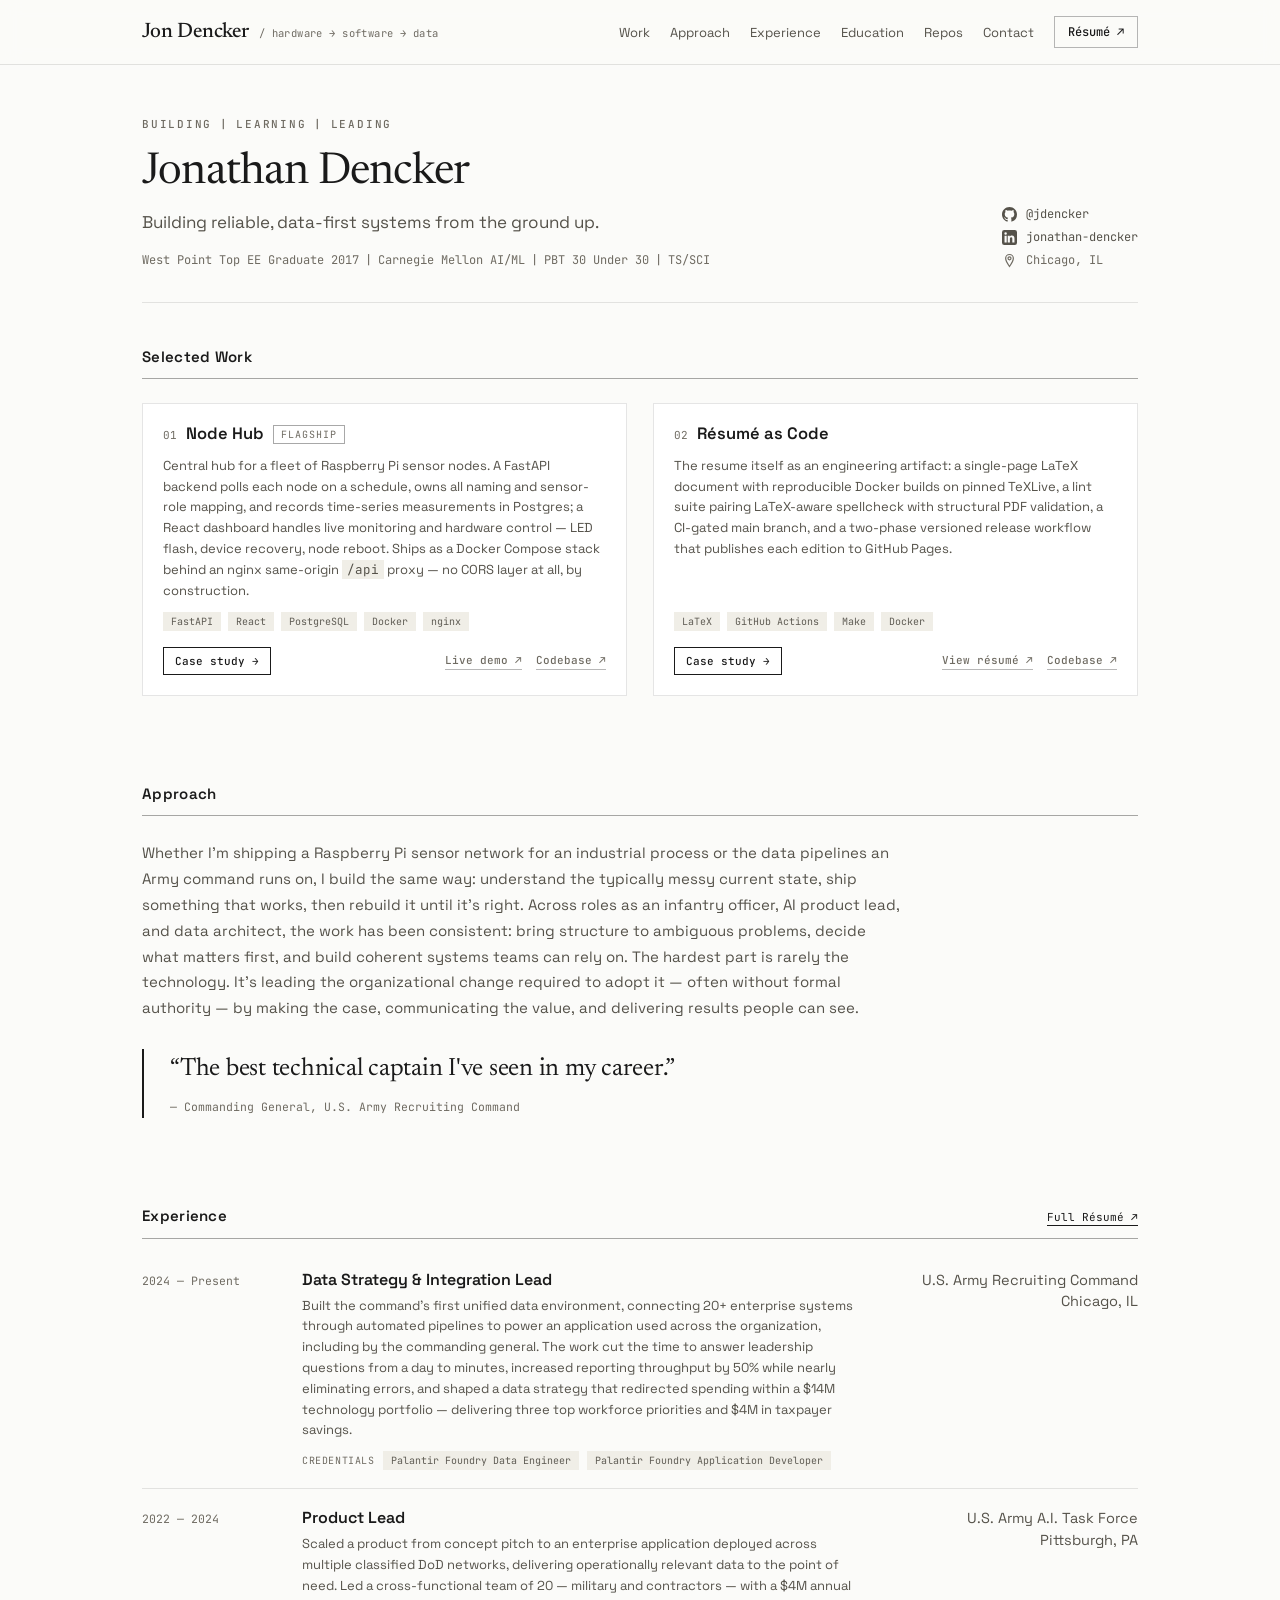
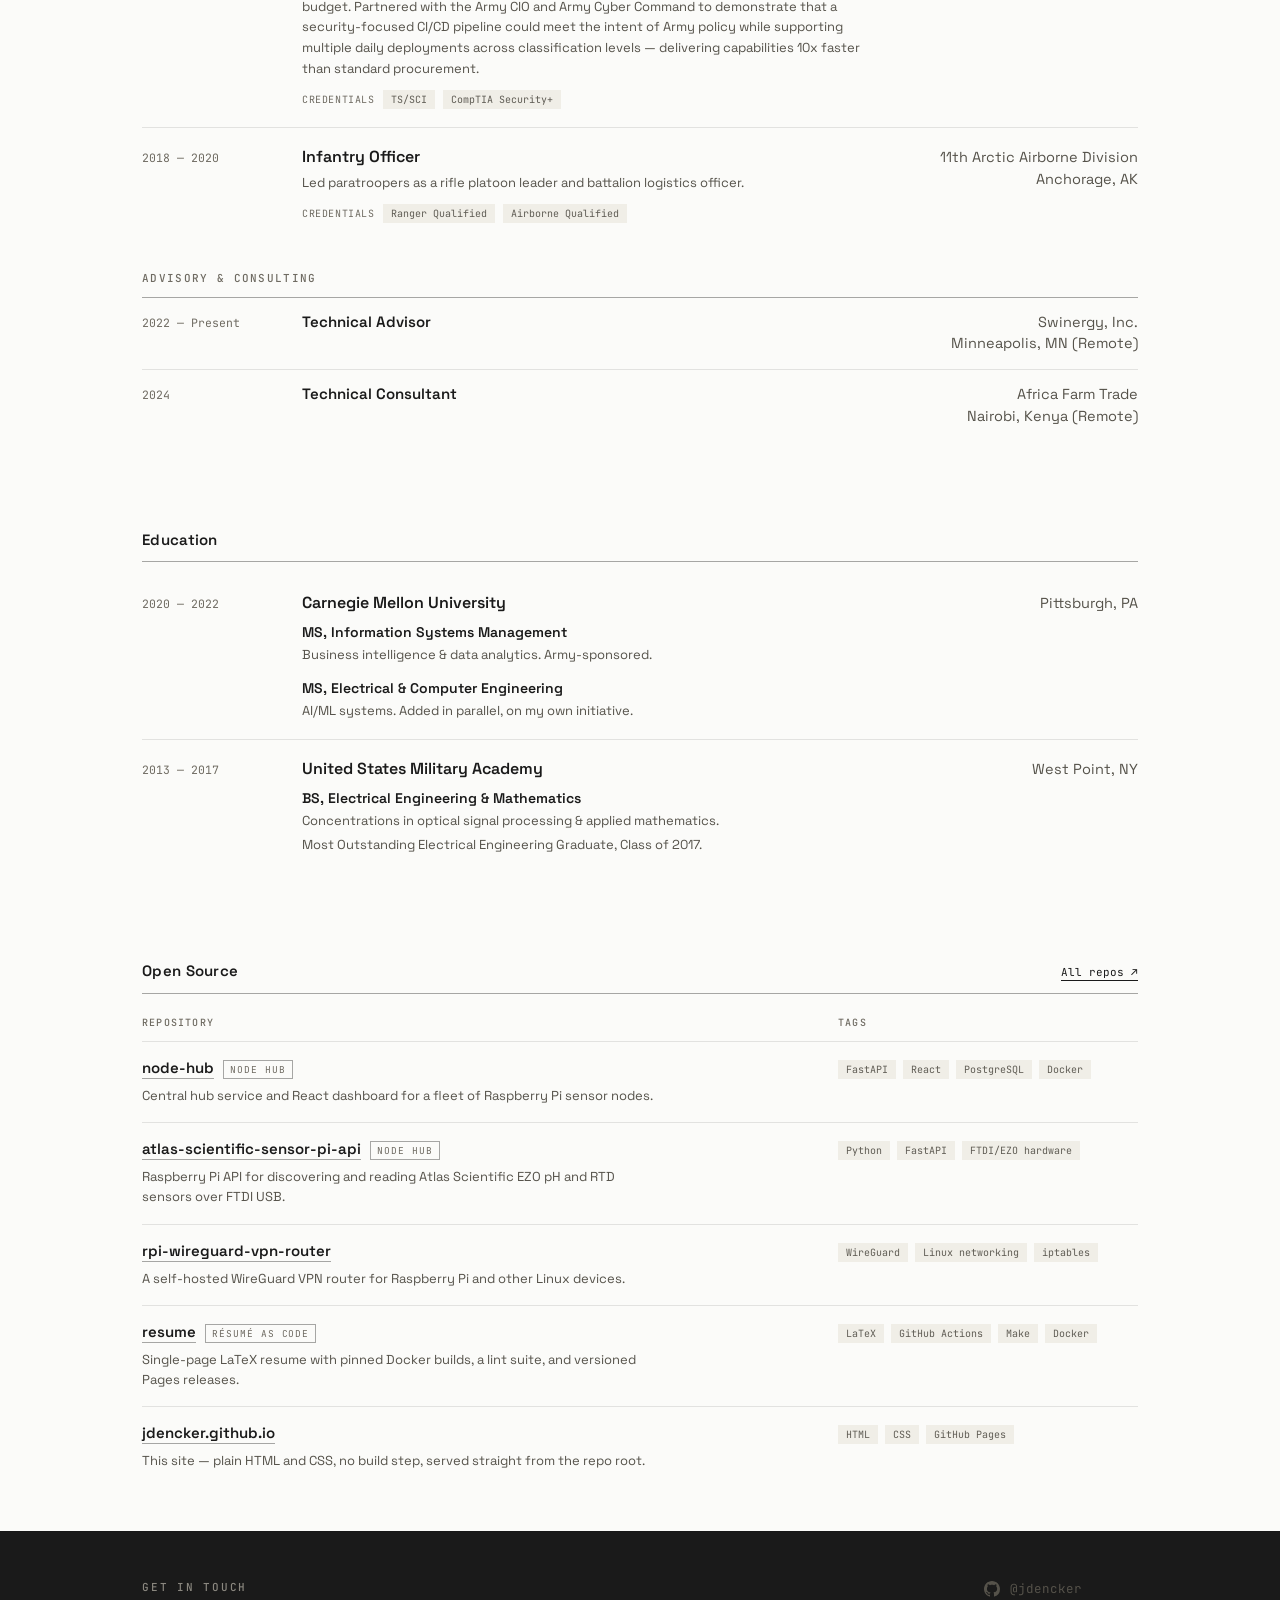
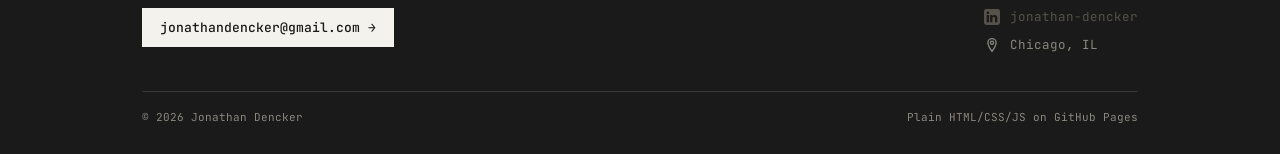
==== index.html @ 6440cfef "initial commit" ====
<!doctype html>
<html lang="en">
  <head>
    <meta charset="utf-8">
    <meta name="viewport" content="width=device-width, initial-scale=1">
    <title>Jon Dencker — hardware → software → data</title>
    <meta
      name="description"
      content="Portfolio of Jonathan Dencker — building reliable, data-first systems where software meets hardware."
    >
    <meta name="theme-color" content="#fbfbf9">
    <meta property="og:type" content="website">
    <meta property="og:title" content="Jon Dencker — hardware → software → data">
    <meta
      property="og:description"
      content="Portfolio of Jonathan Dencker — building reliable, data-first systems from the ground up."
    >
    <meta property="og:url" content="https://jdencker.github.io/">
    <link rel="canonical" href="https://jdencker.github.io/">
    <link rel="icon" type="image/svg+xml" href="./assets/images/favicon.svg">
    <link rel="preconnect" href="https://fonts.googleapis.com">
    <link rel="preconnect" href="https://fonts.gstatic.com" crossorigin>
    <link href="https://fonts.googleapis.com/css2?family=Newsreader:ital,opsz,wght@0,6..72,400;0,6..72,500;1,6..72,400&amp;family=Space+Grotesk:wght@400;500;600;700&amp;family=JetBrains+Mono:wght@400;500&amp;display=swap" rel="stylesheet">
    <link rel="stylesheet" href="./assets/css/styles.css">
  </head>
  <body>

    <header class="site-header">
      <div class="header-inner">
        <a class="brand" href="#top">
          <span class="brand-name">Jon Dencker</span>
          <span class="tagline">/ hardware → software → data</span>
        </a>
        <nav class="site-nav" aria-label="Primary">
          <a class="navlinks" href="#work">Work</a>
          <a class="navlinks navsecondary" href="#approach">Approach</a>
          <a class="navlinks navsecondary" href="#experience">Experience</a>
          <a class="navlinks navsecondary" href="#education">Education</a>
          <a class="navlinks" href="#repos">Repos</a>
          <a class="navlinks" href="#contact">Contact</a>
          <a
            class="btn-resume"
            href="https://jdencker.github.io/resume/"
            target="_blank"
            rel="noopener noreferrer"
          >
            Résumé ↗
          </a>
        </nav>
      </div>
    </header>

    <main id="top">

      <!-- ===== Hero ===== -->
      <section class="hero">
        <div class="eyebrow">Building&ensp;|&ensp;Learning&ensp;|&ensp;Leading</div>
        <div class="hero-grid">
          <div>
            <h1>Jonathan Dencker</h1>
            <p class="hero-sub">Building reliable, data-first systems from the ground up.</p>
            <div class="signal">West Point Top EE Graduate 2017&ensp;|&ensp;Carnegie Mellon AI/ML&ensp;|&ensp;PBT 30 Under 30&ensp;|&ensp;TS/SCI</div>
          </div>
          <div class="hero-contact">
            <a
              class="contact-link"
              href="https://github.com/jdencker"
              target="_blank"
              rel="noopener noreferrer"
            >
              <svg
                width="15"
                height="15"
                viewBox="0 0 16 16"
                fill="currentColor"
                aria-hidden="true"
              >
                <path
                  d="M8 0C3.58 0 0 3.58 0 8c0 3.54 2.29 6.53 5.47 7.59.4.07.55-.17.55-.38 0-.19-.01-.82-.01-1.49-2.01.37-2.53-.49-2.69-.94-.09-.23-.48-.94-.82-1.13-.28-.15-.68-.52-.01-.53.63-.01 1.08.58 1.23.82.72 1.21 1.87.87 2.33.66.07-.52.28-.87.51-1.07-1.78-.2-3.64-.89-3.64-3.95 0-.87.31-1.59.82-2.15-.08-.2-.36-1.02.08-2.12 0 0 .67-.21 2.2.82.64-.18 1.32-.27 2-.27s1.36.09 2 .27c1.53-1.04 2.2-.82 2.2-.82.44 1.1.16 1.92.08 2.12.51.56.82 1.27.82 2.15 0 3.07-1.87 3.75-3.65 3.95.29.25.54.73.54 1.48 0 1.07-.01 1.93-.01 2.2 0 .21.15.46.55.38A8.01 8.01 0 0 0 16 8c0-4.42-3.58-8-8-8Z"
                />
              </svg>
              <span>@jdencker</span>
            </a>
            <a
              class="contact-link"
              href="https://www.linkedin.com/in/jonathan-dencker/"
              target="_blank"
              rel="noopener noreferrer"
            >
              <svg
                width="15"
                height="15"
                viewBox="0 0 16 16"
                fill="currentColor"
                aria-hidden="true"
              >
                <path
                  d="M13.6 0H2.4A2.4 2.4 0 0 0 0 2.4v11.2A2.4 2.4 0 0 0 2.4 16h11.2a2.4 2.4 0 0 0 2.4-2.4V2.4A2.4 2.4 0 0 0 13.6 0ZM5 13.3H2.7V6.1H5v7.2ZM3.85 5.1a1.34 1.34 0 1 1 0-2.68 1.34 1.34 0 0 1 0 2.68Zm9.45 8.2h-2.3V9.8c0-.86-.02-1.97-1.2-1.97-1.2 0-1.39.94-1.39 1.91v3.56H6.13V6.1h2.2v.99h.03c.31-.58 1.06-1.2 2.18-1.2 2.33 0 2.76 1.54 2.76 3.53v3.88Z"
                />
              </svg>
              <span>jonathan-dencker</span>
            </a>
            <div class="contact-loc">
              <svg
                width="15"
                height="15"
                viewBox="0 0 16 16"
                fill="none"
                stroke="currentColor"
                stroke-width="1.3"
                aria-hidden="true"
              >
                <path
                  d="M8 1.6c2.3 0 4.1 1.8 4.1 4.1 0 3-4.1 8.7-4.1 8.7S3.9 8.7 3.9 5.7c0-2.3 1.8-4.1 4.1-4.1Z"
                />
                <circle cx="8" cy="5.7" r="1.6"/>
              </svg>
              <span>Chicago, IL</span>
            </div>
          </div>
        </div>
      </section>

      <!-- ===== Selected Work ===== -->
      <section class="section" id="work" aria-labelledby="work-title">
        <div class="section-head">
          <h2 id="work-title">Selected Work</h2>
        </div>

        <div class="trio">

          <article class="card">
            <div class="card-inner">
              <div class="card-title">
                <span class="card-index">01</span>
                <h3>Node Hub</h3>
                <span class="card-badge">Flagship</span>
              </div>
              <p class="card-body">Central hub for a fleet of Raspberry Pi sensor nodes. A FastAPI backend polls each node on a schedule, owns all naming and sensor-role mapping, and records time-series measurements in Postgres; a React dashboard handles live monitoring and hardware control — LED flash, device recovery, node reboot. Ships as a Docker Compose stack behind an nginx same-origin <code>/api</code> proxy — no CORS layer at all, by construction.</p>
              <div class="tags">
                <span class="chip">FastAPI</span>
                <span class="chip">React</span>
                <span class="chip">PostgreSQL</span>
                <span class="chip">Docker</span>
                <span class="chip">nginx</span>
              </div>
              <div class="card-actions">
                <a class="card-primary" href="./case-studies/node-hub/">Case study →</a>
                <div class="card-secondary">
                  <a class="card-link" href="https://jdencker.github.io/node-hub/" target="_blank" rel="noopener noreferrer">Live demo ↗</a>
                  <a class="card-link" href="https://github.com/jdencker/node-hub" target="_blank" rel="noopener noreferrer">Codebase ↗</a>
                </div>
              </div>
            </div>
          </article>

          <article class="card">
            <div class="card-inner">
              <div class="card-title">
                <span class="card-index">02</span>
                <h3>Résumé as Code</h3>
              </div>
              <p class="card-body">The resume itself as an engineering artifact: a single-page LaTeX document with reproducible Docker builds on pinned TeXLive, a lint suite pairing LaTeX-aware spellcheck with structural PDF validation, a CI-gated main branch, and a two-phase versioned release workflow that publishes each edition to GitHub Pages.</p>
              <div class="tags">
                <span class="chip">LaTeX</span>
                <span class="chip">GitHub Actions</span>
                <span class="chip">Make</span>
                <span class="chip">Docker</span>
              </div>
              <div class="card-actions">
                <a class="card-primary" href="./case-studies/resume-as-code/">Case study →</a>
                <div class="card-secondary">
                  <a class="card-link" href="https://jdencker.github.io/resume/" target="_blank" rel="noopener noreferrer">View résumé ↗</a>
                  <a class="card-link" href="https://github.com/jdencker/resume" target="_blank" rel="noopener noreferrer">Codebase ↗</a>
                </div>
              </div>
            </div>
          </article>

        </div>
      </section>

      <!-- ===== Approach ===== -->
      <section class="section" id="approach" aria-labelledby="approach-title">
        <div class="section-head">
          <h2 id="approach-title">Approach</h2>
        </div>
        <p class="approach-body">Whether I'm shipping a Raspberry Pi sensor network for an industrial process or the data pipelines an Army command runs on, I build the same way: understand the typically messy current state, ship something that works, then rebuild it until it's right. Across roles as an infantry officer, AI product lead, and data architect, the work has been consistent: bring structure to ambiguous problems, decide what matters first, and build coherent systems teams can rely on. The hardest part is rarely the technology. It's leading the organizational change required to adopt it — often without formal authority — by making the case, communicating the value, and delivering results people can see.</p>
        <figure class="pull-quote">
          <blockquote>“The best technical captain I've seen in my career.”</blockquote>
          <figcaption>— Commanding General, U.S. Army Recruiting Command</figcaption>
        </figure>
      </section>

      <!-- ===== Experience ===== -->
      <section class="section" id="experience" aria-labelledby="experience-title">
        <div class="section-head">
          <h2 id="experience-title">Experience</h2>
          <a
            class="section-link"
            href="https://jdencker.github.io/resume/"
            target="_blank"
            rel="noopener noreferrer"
          >
            Full Résumé ↗
          </a>
        </div>
        <div class="rows">
          <div class="row">
            <span class="row-dates">2024 — Present</span>
            <div>
              <div class="row-title">Data Strategy &amp; Integration Lead</div>
              <p class="row-body">Built the command's first unified data environment, connecting 20+ enterprise systems through automated pipelines to power an application used across the organization, including by the commanding general. The work cut the time to answer leadership questions from a day to minutes, increased reporting throughput by 50% while nearly eliminating errors, and shaped a data strategy that redirected spending within a $14M technology portfolio — delivering three top workforce priorities and $4M in taxpayer savings.</p>
              <div class="creds">
                <span class="creds-label">Credentials</span>
                <span class="chip">Palantir Foundry Data Engineer</span>
                <span class="chip">Palantir Foundry Application Developer</span>
              </div>
            </div>
            <span class="org">U.S. Army Recruiting Command<br>Chicago, IL</span>
          </div>
          <div class="row">
            <span class="row-dates">2022 — 2024</span>
            <div>
              <div class="row-title">Product Lead</div>
              <p class="row-body">Scaled a product from concept pitch to an enterprise application deployed across multiple classified DoD networks, delivering operationally relevant data to the point of need. Led a cross-functional team of 20 — military and contractors — with a $4M annual budget. Partnered with the Army CIO and Army Cyber Command to demonstrate that a security-focused CI/CD pipeline could meet the intent of Army policy while supporting multiple daily deployments across classification levels — delivering capabilities 10x faster than standard procurement.</p>
              <div class="creds">
                <span class="creds-label">Credentials</span>
                <span class="chip">TS/SCI</span>
                <span class="chip">CompTIA Security+</span>
              </div>
            </div>
            <span class="org">U.S. Army A.I. Task Force<br>Pittsburgh, PA</span>
          </div>
          <div class="row">
            <span class="row-dates">2018 — 2020</span>
            <div>
              <div class="row-title">Infantry Officer</div>
              <p class="row-body">Led paratroopers as a rifle platoon leader and battalion logistics officer.</p>
              <div class="creds">
                <span class="creds-label">Credentials</span>
                <span class="chip">Ranger Qualified</span>
                <span class="chip">Airborne Qualified</span>
              </div>
            </div>
            <span class="org">11th Arctic Airborne Division<br>Anchorage, AK</span>
          </div>
        </div>

        <div class="advisory">
          <h3>Advisory &amp; Consulting</h3>
          <div class="rows">
            <div class="row">
              <span class="row-dates">2022 — Present</span>
              <div class="row-title">Technical Advisor</div>
              <span class="org">Swinergy, Inc.<br>Minneapolis, MN (Remote)</span>
            </div>
            <div class="row">
              <span class="row-dates">2024</span>
              <div class="row-title">Technical Consultant</div>
              <span class="org">Africa Farm Trade<br>Nairobi, Kenya (Remote)</span>
            </div>
          </div>
        </div>
      </section>

      <!-- ===== Education ===== -->
      <section class="section" id="education" aria-labelledby="education-title">
        <div class="section-head">
          <h2 id="education-title">Education</h2>
        </div>
        <div class="rows">
          <div class="row">
            <span class="row-dates">2020 — 2022</span>
            <div>
              <div class="row-title">Carnegie Mellon University</div>
              <div class="degree">
                <div class="degree-name">MS, Information Systems Management</div>
                <div class="degree-detail">Business intelligence &amp; data analytics. Army-sponsored.</div>
              </div>
              <div class="degree">
                <div class="degree-name">MS, Electrical &amp; Computer Engineering</div>
                <div class="degree-detail">AI/ML systems. Added in parallel, on my own initiative.</div>
              </div>
            </div>
            <span class="org">Pittsburgh, PA</span>
          </div>
          <div class="row">
            <span class="row-dates">2013 — 2017</span>
            <div>
              <div class="row-title">United States Military Academy</div>
              <div class="degree">
                <div class="degree-name">BS, Electrical Engineering &amp; Mathematics</div>
                <div class="degree-detail">Concentrations in optical signal processing &amp; applied mathematics.</div>
                <div class="degree-detail">Most Outstanding Electrical Engineering Graduate, Class of 2017.</div>
              </div>
            </div>
            <span class="org">West Point, NY</span>
          </div>
        </div>
      </section>

      <!-- ===== Open Source ===== -->
      <section class="section" id="repos" aria-labelledby="repos-title">
        <div class="section-head">
          <h2 id="repos-title">Open Source</h2>
          <a
            class="section-link"
            href="https://github.com/jdencker"
            target="_blank"
            rel="noopener noreferrer"
          >
            All repos ↗
          </a>
        </div>

        <div class="repo-head">
          <span>Repository</span><span>Tags</span>
        </div>

        <div id="repo-list">
        <div class="repo-row" data-repo="node-hub">
          <div>
            <div class="repo-title-line">
              <a class="repo-name" href="https://github.com/jdencker/node-hub" target="_blank" rel="noopener noreferrer">node-hub</a>
            </div>
            <p class="repo-desc">Central hub service and React dashboard for a fleet of Raspberry Pi sensor nodes.</p>
          </div>
          <div class="repo-tags">
            <span class="chip">FastAPI</span>
            <span class="chip">React</span>
            <span class="chip">PostgreSQL</span>
            <span class="chip">Docker</span>
          </div>
        </div>

        <div class="repo-row" data-repo="atlas-scientific-sensor-pi-api">
          <div>
            <div class="repo-title-line">
              <a class="repo-name" href="https://github.com/jdencker/atlas-scientific-sensor-pi-api" target="_blank" rel="noopener noreferrer">atlas-scientific-sensor-pi-api</a>
            </div>
            <p class="repo-desc">Raspberry Pi API for discovering and reading Atlas Scientific EZO pH and RTD sensors over FTDI USB.</p>
          </div>
          <div class="repo-tags">
            <span class="chip">Python</span>
            <span class="chip">FastAPI</span>
            <span class="chip">FTDI/EZO hardware</span>
          </div>
        </div>

        <div class="repo-row" data-repo="rpi-wireguard-vpn-router">
          <div>
            <div class="repo-title-line">
              <a class="repo-name" href="https://github.com/jdencker/rpi-wireguard-vpn-router" target="_blank" rel="noopener noreferrer">rpi-wireguard-vpn-router</a>
            </div>
            <p class="repo-desc">A self-hosted WireGuard VPN router for Raspberry Pi and other Linux devices.</p>
          </div>
          <div class="repo-tags">
            <span class="chip">WireGuard</span>
            <span class="chip">Linux networking</span>
            <span class="chip">iptables</span>
          </div>
        </div>

        <div class="repo-row" data-repo="resume">
          <div>
            <div class="repo-title-line">
              <a class="repo-name" href="https://github.com/jdencker/resume" target="_blank" rel="noopener noreferrer">resume</a>
            </div>
            <p class="repo-desc">Single-page LaTeX resume with pinned Docker builds, a lint suite, and versioned Pages releases.</p>
          </div>
          <div class="repo-tags">
            <span class="chip">LaTeX</span>
            <span class="chip">GitHub Actions</span>
            <span class="chip">Make</span>
            <span class="chip">Docker</span>
          </div>
        </div>

        <div class="repo-row" data-repo="jdencker.github.io">
          <div>
            <div class="repo-title-line">
              <a class="repo-name" href="https://github.com/jdencker/jdencker.github.io" target="_blank" rel="noopener noreferrer">jdencker.github.io</a>
            </div>
            <p class="repo-desc">This site — plain HTML and CSS, no build step, served straight from the repo root.</p>
          </div>
          <div class="repo-tags">
            <span class="chip">HTML</span>
            <span class="chip">CSS</span>
            <span class="chip">GitHub Pages</span>
          </div>
        </div>
        </div>
      </section>

    </main>

    <!-- ===== Contact footer ===== -->
    <footer class="site-footer" id="contact">
      <div class="foot-inner">
        <div class="foot-top">
          <div>
            <div class="foot-label">Get in touch</div>
            <a class="foot-mail" href="mailto:jonathandencker@gmail.com">jonathandencker@gmail.com →</a>
          </div>
          <div class="foot-links">
            <a
              class="contact-link"
              href="https://github.com/jdencker"
              target="_blank"
              rel="noopener noreferrer"
            >
              <svg width="16" height="16" viewBox="0 0 16 16" fill="currentColor" aria-hidden="true"><path d="M8 0C3.58 0 0 3.58 0 8c0 3.54 2.29 6.53 5.47 7.59.4.07.55-.17.55-.38 0-.19-.01-.82-.01-1.49-2.01.37-2.53-.49-2.69-.94-.09-.23-.48-.94-.82-1.13-.28-.15-.68-.52-.01-.53.63-.01 1.08.58 1.23.82.72 1.21 1.87.87 2.33.66.07-.52.28-.87.51-1.07-1.78-.2-3.64-.89-3.64-3.95 0-.87.31-1.59.82-2.15-.08-.2-.36-1.02.08-2.12 0 0 .67-.21 2.2.82.64-.18 1.32-.27 2-.27s1.36.09 2 .27c1.53-1.04 2.2-.82 2.2-.82.44 1.1.16 1.92.08 2.12.51.56.82 1.27.82 2.15 0 3.07-1.87 3.75-3.65 3.95.29.25.54.73.54 1.48 0 1.07-.01 1.93-.01 2.2 0 .21.15.46.55.38A8.01 8.01 0 0 0 16 8c0-4.42-3.58-8-8-8Z"/></svg>
              <span>@jdencker</span>
            </a>
            <a
              class="contact-link"
              href="https://www.linkedin.com/in/jonathan-dencker/"
              target="_blank"
              rel="noopener noreferrer"
            >
              <svg width="16" height="16" viewBox="0 0 16 16" fill="currentColor" aria-hidden="true"><path d="M13.6 0H2.4A2.4 2.4 0 0 0 0 2.4v11.2A2.4 2.4 0 0 0 2.4 16h11.2a2.4 2.4 0 0 0 2.4-2.4V2.4A2.4 2.4 0 0 0 13.6 0ZM5 13.3H2.7V6.1H5v7.2ZM3.85 5.1a1.34 1.34 0 1 1 0-2.68 1.34 1.34 0 0 1 0 2.68Zm9.45 8.2h-2.3V9.8c0-.86-.02-1.97-1.2-1.97-1.2 0-1.39.94-1.39 1.91v3.56H6.13V6.1h2.2v.99h.03c.31-.58 1.06-1.2 2.18-1.2 2.33 0 2.76 1.54 2.76 3.53v3.88Z"/></svg>
              <span>jonathan-dencker</span>
            </a>
            <div class="foot-loc">
              <svg width="16" height="16" viewBox="0 0 16 16" fill="none" stroke="currentColor" stroke-width="1.3" aria-hidden="true"><path d="M8 1.6c2.3 0 4.1 1.8 4.1 4.1 0 3-4.1 8.7-4.1 8.7S3.9 8.7 3.9 5.7c0-2.3 1.8-4.1 4.1-4.1Z"/><circle cx="8" cy="5.7" r="1.6"/></svg>
              <span>Chicago, IL</span>
            </div>
          </div>
        </div>
        <div class="foot-bottom">
          <span>© 2026 Jonathan Dencker</span>
          <span>Plain HTML/CSS/JS on GitHub Pages</span>
        </div>
      </div>
    </footer>

    <script type="module" src="./assets/js/repositories.js"></script>
  </body>
</html>
---- assets/css/styles.css ----
/*
 * jdencker.github.io — portfolio styles
 *
 * Single stylesheet for the portfolio. Light mode only, by decision — the
 * tokens below make a future dark block cheap, but do not add one now.
 * Keep portfolio styles isolated from the independently deployed Node Hub
 * and résumé project sites.
 */

/* ===== Design tokens ===== */

:root {
  /* surfaces & text */
  --bg:          #fbfbf9;
  --surface:     #ffffff;
  --text:        #1a1a1a;
  --muted:       #55524a;
  --faint:       #6f6b62;

  /* lines */
  --line:        rgba(0, 0, 0, .10);   /* row dividers */
  --line-strong: rgba(0, 0, 0, .34);   /* section heading rules, badges */

  /* chips */
  --chip:        #f0eee7;
  --chip-text:   #5f5c54;

  /* header */
  --bar:         rgba(251, 251, 249, .86);

  /* buttons */
  --btn-text:    #1a1a1a;
  --btn-line:    rgba(0, 0, 0, .28);

  /* footer */
  --foot-bg:     #1a1a1a;
  --foot-text:   #f4f2ec;
  --foot-muted:  #b8b5ac;
  --foot-faint:  #8a877f;
  --foot-line:   rgba(255, 255, 255, .13);
}

/* ===== Base ===== */

* { box-sizing: border-box; }

html { scroll-behavior: smooth; }

@media (prefers-reduced-motion: reduce) {
  html { scroll-behavior: auto; }
}

body {
  margin: 0;
  background: var(--bg);
  color: var(--text);
  font-family: 'Space Grotesk', system-ui, sans-serif;
  -webkit-font-smoothing: antialiased;
}

a { color: inherit; }

a:focus-visible {
  outline: 2px solid currentColor;
  outline-offset: 3px;
}

::selection {
  background: var(--text);
  color: var(--bg);
}

/* ===== Header ===== */

.site-header {
  position: sticky;
  top: 0;
  z-index: 50;
  background: var(--bar);
  backdrop-filter: blur(10px);
  border-bottom: 1px solid var(--line);
}

.header-inner {
  max-width: 1060px;
  margin: 0 auto;
  padding: 0 32px;
  height: 64px;
  display: flex;
  align-items: center;
  justify-content: space-between;
  gap: 16px;
}

.brand {
  text-decoration: none;
  display: flex;
  align-items: baseline;
  gap: 10px;
  flex-shrink: 0;
  white-space: nowrap;
}

.brand-name {
  font-family: 'Newsreader', serif;
  font-size: 21px;
  font-weight: 500;
  letter-spacing: -.01em;
}

.tagline {
  font: 10.5px 'JetBrains Mono', monospace;
  color: var(--faint);
  letter-spacing: .04em;
}

.site-nav {
  display: flex;
  align-items: center;
  gap: 20px;
  flex-shrink: 0;
  white-space: nowrap;
}

.navlinks {
  text-decoration: none;
  font-size: 13px;
  color: var(--muted);
}

.navlinks:hover { color: var(--text); }

.btn-resume {
  text-decoration: none;
  font: 500 12px 'JetBrains Mono', monospace;
  border: 1px solid var(--btn-line);
  padding: 7px 13px;
  color: var(--btn-text);
  white-space: nowrap;
}

.btn-resume:hover {
  background: var(--text);
  color: var(--bg);
  border-color: var(--text);
}

/* ===== Main column ===== */

main {
  max-width: 1060px;
  margin: 0 auto;
  padding: 0 32px;
  scroll-margin-top: 80px;   /* brand link targets #top on <main> */
}

/* ===== Hero ===== */

.hero {
  padding: 52px 0 32px;
  border-bottom: 1px solid var(--line);   /* the one section divider that stays */
}

.eyebrow {
  font: 500 11px 'JetBrains Mono', monospace;
  letter-spacing: .16em;
  text-transform: uppercase;
  color: var(--faint);
  margin-bottom: 18px;
}

.hero-grid {
  display: grid;
  grid-template-columns: 1fr auto;
  gap: 56px;
  align-items: stretch;
}

.hero h1 {
  margin: 0;
  font-family: 'Newsreader', serif;
  font-weight: 400;
  font-size: 44px;
  line-height: 1.1;
  letter-spacing: -.018em;
}

.hero-sub {
  margin: 12px 0 0;
  max-width: 620px;
  font-size: 17px;
  line-height: 1.55;
  color: var(--muted);
  text-wrap: pretty;
}

.signal {
  margin-top: 14px;
  max-width: 660px;
  font: 12px/1.7 'JetBrains Mono', monospace;
  color: var(--faint);
}

.hero-contact {
  display: flex;
  flex-direction: column;
  align-items: flex-start;
  justify-content: flex-end;   /* bottoms out level with the signal strip */
  gap: 7px;
  font: 12px 'JetBrains Mono', monospace;
  padding: 0 0 2px;
}

.contact-link {
  text-decoration: none;
  display: flex;
  align-items: center;
  gap: 9px;
  color: var(--muted);
}

.contact-link:hover { color: var(--text); }

.contact-loc {
  display: flex;
  align-items: center;
  gap: 9px;
  color: var(--faint);
}

/* ===== Sections ===== */

.section {
  padding: 44px 0;
  scroll-margin-top: 80px;   /* clears the sticky header on anchor jumps */
}

.section-head {
  display: flex;
  align-items: baseline;
  justify-content: space-between;
  gap: 16px;
  border-bottom: 1px solid var(--line-strong);
  padding-bottom: 12px;
  margin-bottom: 24px;
}

#experience .section-head,
#education .section-head { margin-bottom: 12px; }

#repos .section-head { margin-bottom: 10px; }

.section-head h2 {
  margin: 0;
  font-size: 15px;
  font-weight: 600;
  letter-spacing: .02em;
}

.section-link {
  font: 11px 'JetBrains Mono', monospace;
  color: var(--text);
  text-decoration: none;
  border-bottom: 1px solid var(--text);
  padding-bottom: 1px;
  white-space: nowrap;
}

/* ===== Selected Work ===== */

.trio {
  display: grid;
  grid-template-columns: repeat(2, 1fr);
  gap: 26px;
}

.card {
  border: 1px solid var(--line);
  background: var(--surface);
  overflow: hidden;
  display: flex;
  flex-direction: column;
}

.card:hover { border-color: var(--line-strong); }

.card-inner {
  padding: 20px;
  display: flex;
  flex-direction: column;
  gap: 11px;
  flex: 1;
}

.card-title {
  display: flex;
  align-items: baseline;
  gap: 9px;
  flex-wrap: wrap;
}

.card-index {
  font: 11px 'JetBrains Mono', monospace;
  color: var(--faint);
}

.card-title h3 {
  margin: 0;
  font-size: 16.5px;
  font-weight: 600;
  line-height: 1.25;
}

.card-badge {
  align-self: center;
  font: 10px 'JetBrains Mono', monospace;
  letter-spacing: .1em;
  text-transform: uppercase;
  color: var(--faint);
  border: 1px solid var(--line-strong);
  padding: 2px 7px;
}

.card-body {
  margin: 0;
  font-size: 13px;
  line-height: 1.6;
  color: var(--muted);
  flex: 1;   /* equalizes card heights */
}

.card-body code {
  font-family: 'JetBrains Mono', monospace;
  font-size: 12.5px;
  background: var(--chip);
  padding: 1px 5px;
}

.tags {
  display: flex;
  gap: 7px;
  flex-wrap: wrap;
}

.chip {
  font: 10px 'JetBrains Mono', monospace;
  padding: 3px 8px;
  background: var(--chip);
  color: var(--chip-text);
}

.card-actions {
  display: grid;
  grid-template-columns: max-content minmax(0, 1fr);
  align-items: center;
  gap: 16px;
  margin-top: 5px;
}

.card-primary {
  padding: 6px 11px;
  background: transparent;
  color: var(--text);
  border: 1px solid var(--text);
  text-align: center;
  text-decoration: none;
  font: 500 11px 'JetBrains Mono', monospace;
  white-space: nowrap;
}

.card-primary:hover {
  background: var(--text);
  color: var(--bg);
  border-color: var(--text);
}

.card-secondary {
  display: flex;
  align-items: center;
  justify-content: flex-end;
  gap: 14px;
  flex-wrap: nowrap;
  min-width: 0;
}

.card-link {
  margin-top: 4px;
  text-decoration: none;
  font: 500 11px 'JetBrains Mono', monospace;
  color: var(--faint);
  border-bottom: 1px solid var(--btn-line);
  padding-bottom: 2px;
  align-self: flex-start;
}

.card-secondary .card-link { margin-top: 0; }

.card-link:hover {
  color: var(--text);
  border-color: var(--text);
}

/* ===== Approach ===== */

.approach-body {
  margin: 0;
  max-width: 760px;
  font-size: 15px;
  line-height: 1.72;
  color: var(--muted);
  text-wrap: pretty;
}

.pull-quote {
  margin: 28px 0 0;
  padding: 4px 0 4px 26px;
  border-left: 2px solid var(--text);
  max-width: 700px;
}

.pull-quote blockquote {
  margin: 0;
  font-family: 'Newsreader', serif;
  font-weight: 400;
  font-size: 25px;
  line-height: 1.35;
  letter-spacing: -.01em;
  color: var(--text);
  text-wrap: pretty;
}

.pull-quote figcaption {
  margin-top: 12px;
  font: 11.5px 'JetBrains Mono', monospace;
  color: var(--faint);
}

/* ===== Experience & Education rows ===== */

.rows {
  display: flex;
  flex-direction: column;
}

.row {
  display: grid;
  grid-template-columns: 140px 1fr auto;
  gap: 20px;
  padding: 18px 0;
  border-bottom: 1px solid var(--line);
  align-items: baseline;
}

.rows .row:last-child { border-bottom: 0; }

.row-dates {
  font: 11.5px 'JetBrains Mono', monospace;
  color: var(--faint);
}

.row-title {
  font-size: 16px;
  font-weight: 600;
}

.row-body {
  margin: 6px 0 0;
  font-size: 13px;
  line-height: 1.6;
  color: var(--muted);
  max-width: 560px;
}

.creds {
  display: flex;
  align-items: center;
  gap: 8px;
  flex-wrap: wrap;
  margin-top: 10px;
}

.creds-label {
  font: 10px 'JetBrains Mono', monospace;
  letter-spacing: .06em;
  text-transform: uppercase;
  color: var(--faint);
}

.org {
  font-size: 14.5px;
  color: var(--muted);
  text-align: right;
  max-width: 220px;
  line-height: 1.5;
}

/* Advisory & Consulting subsection */

.advisory { margin-top: 30px; }

.advisory h3 {
  margin: 0;
  padding-bottom: 12px;
  border-bottom: 1px solid var(--line-strong);
  font: 500 11px 'JetBrains Mono', monospace;
  letter-spacing: .12em;
  text-transform: uppercase;
  color: var(--faint);
}

.advisory .row { padding: 14px 0; }

.advisory .row-title { font-size: 15px; }

/* Education degree blocks */

.degree { margin-top: 10px; }

.degree + .degree { margin-top: 14px; }

.degree-name {
  font-size: 14px;
  font-weight: 600;
}

.degree-detail {
  margin-top: 4px;
  font-size: 13px;
  line-height: 1.55;
  color: var(--muted);
}

/* ===== Open Source ===== */

.repo-head {
  display: grid;
  grid-template-columns: 1fr 300px;
  gap: 20px;
  padding: 12px 0;
  border-bottom: 1px solid var(--line);
  font: 500 10px 'JetBrains Mono', monospace;
  letter-spacing: .12em;
  text-transform: uppercase;
  color: var(--faint);
}

.repo-row {
  display: grid;
  grid-template-columns: 1fr 300px;
  gap: 20px;
  padding: 16px 0;
  border-bottom: 1px solid var(--line);
  align-items: start;
}

.repo-row:last-child { border-bottom: 0; }

.repo-title-line {
  display: flex;
  align-items: baseline;
  gap: 9px;
  flex-wrap: wrap;
}

.repo-name {
  text-decoration: none;
  font-size: 15px;
  font-weight: 600;
  border-bottom: 1px solid var(--line-strong);
  padding-bottom: 1px;
}

.repo-name:hover { border-color: var(--text); }

.repo-badge {
  font: 9.5px 'JetBrains Mono', monospace;
  letter-spacing: .1em;
  text-transform: uppercase;
  color: var(--faint);
  border: 1px solid var(--line-strong);
  padding: 2px 6px;
  margin-left: 9px;
  white-space: nowrap;
}

.repo-title-line .repo-badge { margin-left: 0; }

.repo-homepage {
  margin-left: auto;
  font: 10px 'JetBrains Mono', monospace;
  color: var(--faint);
  text-decoration: none;
  border-bottom: 1px solid var(--btn-line);
}

.repo-homepage:hover {
  color: var(--text);
  border-color: var(--text);
}

.repo-desc {
  margin: 7px 0 0;
  font-size: 13px;
  line-height: 1.55;
  color: var(--muted);
  max-width: 520px;
}

.repo-tags {
  display: flex;
  gap: 7px;
  flex-wrap: wrap;
  padding-top: 2px;
}

/* ===== Contact footer ===== */

.site-footer {
  background: var(--foot-bg);
  color: var(--foot-text);
  scroll-margin-top: 80px;
  border-top: 1px solid var(--line);
}

.foot-inner {
  max-width: 1060px;
  margin: 0 auto;
  padding: 48px 32px 30px;
}

.foot-top {
  display: flex;
  align-items: flex-start;
  justify-content: space-between;
  gap: 40px;
  flex-wrap: wrap;
}

.foot-label {
  font: 500 11px 'JetBrains Mono', monospace;
  letter-spacing: .16em;
  text-transform: uppercase;
  color: var(--foot-faint);
  margin-bottom: 14px;
}

.foot-mail {
  display: inline-block;
  text-decoration: none;
  font: 500 13px 'JetBrains Mono', monospace;
  background: var(--foot-text);
  color: var(--foot-bg);
  padding: 11px 18px;
}

.foot-mail:hover { opacity: .88; }

.foot-links {
  display: flex;
  flex-direction: column;
  gap: 11px;
  font: 12.5px 'JetBrains Mono', monospace;
  color: var(--foot-muted);
}

.foot-links a {
  text-decoration: none;
  display: flex;
  align-items: center;
  gap: 10px;
}

.foot-links a:hover { color: var(--foot-text); }

.foot-loc {
  display: flex;
  align-items: center;
  gap: 10px;
  color: var(--foot-faint);
}

.foot-bottom {
  margin-top: 38px;
  padding-top: 18px;
  border-top: 1px solid var(--foot-line);
  display: flex;
  justify-content: space-between;
  font: 11px 'JetBrains Mono', monospace;
  color: var(--foot-faint);
  flex-wrap: wrap;
  gap: 10px;
}

/* ===== 404 page ===== */

.notfound { padding: 96px 32px 120px; }

.notfound h1 {
  margin: 0;
  font-family: 'Newsreader', serif;
  font-weight: 400;
  font-size: 44px;
  line-height: 1.1;
  letter-spacing: -.018em;
}

.notfound p {
  margin: 14px 0 30px;
  font-size: 15px;
  line-height: 1.6;
  color: var(--muted);
}

/* ===== Responsive ===== */

@media (max-width: 1120px) {
  .tagline { display: none; }
}

@media (max-width: 1000px) {
  .navsecondary { display: none; }
}

@media (max-width: 820px) {
  .trio { grid-template-columns: 1fr; }
  .repo-head { display: none; }
  .repo-row {
    grid-template-columns: 1fr;
    gap: 12px;
  }
  .row { grid-template-columns: 1fr; }
  .row .org { text-align: left; }
  .navlinks { display: none; }
}

@media (max-width: 760px) {
  .hero-grid {
    grid-template-columns: 1fr;
    gap: 26px;
  }
}

@media (max-width: 420px) {
  .card-actions { grid-template-columns: 1fr; }
  .card-primary { justify-self: start; }
  .card-secondary { justify-content: flex-start; }
}
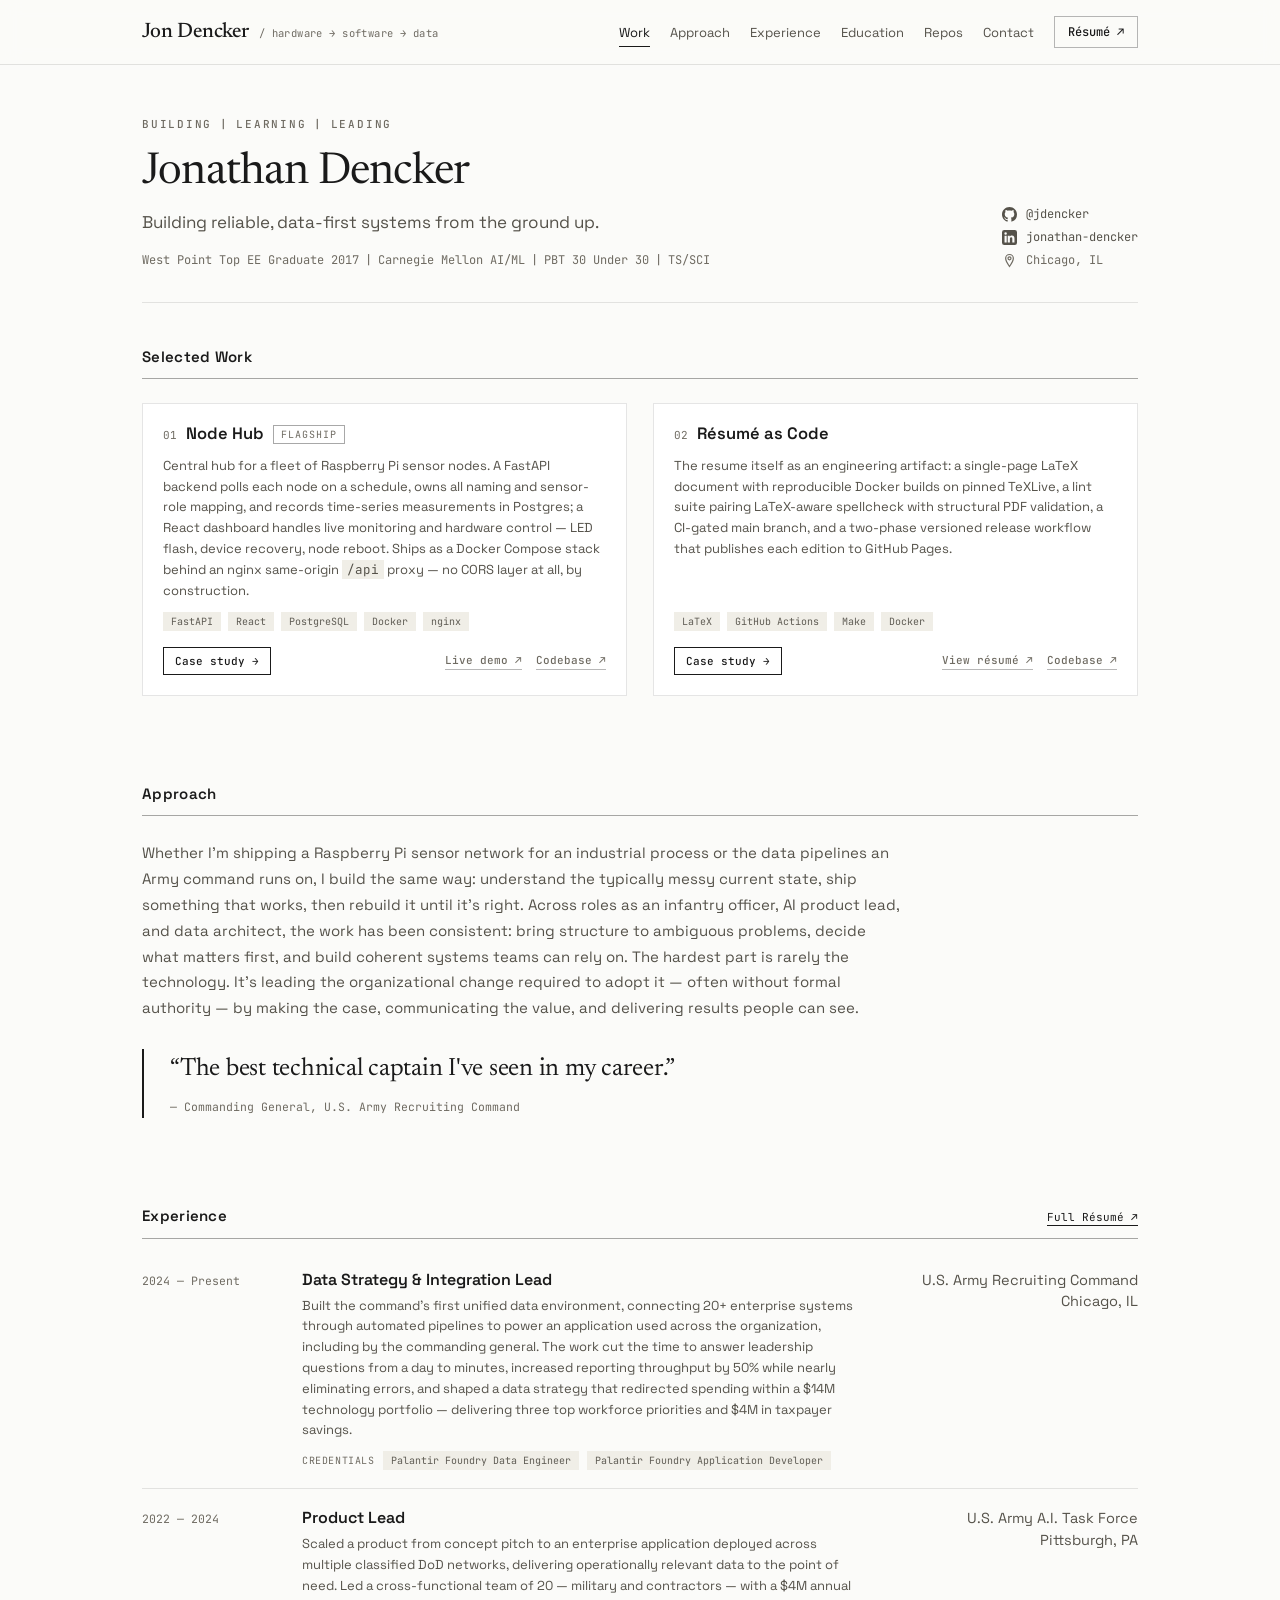
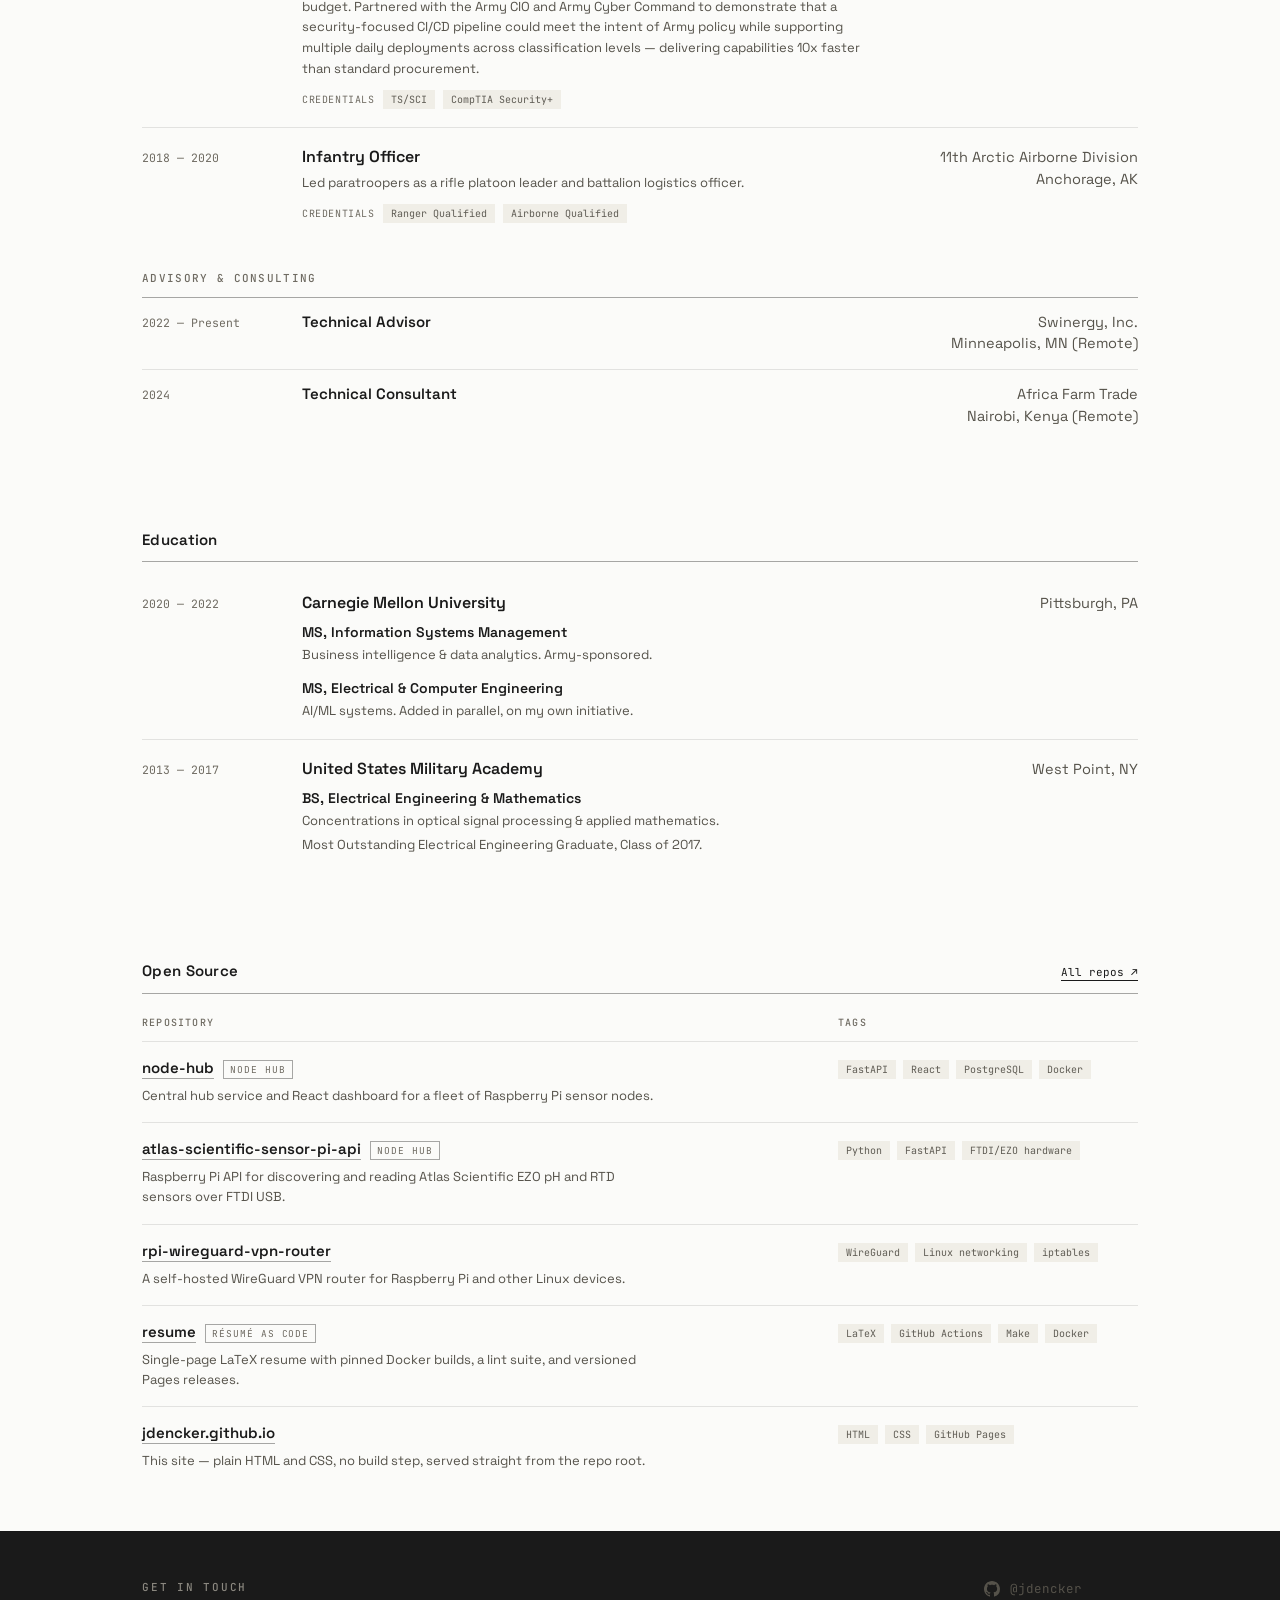
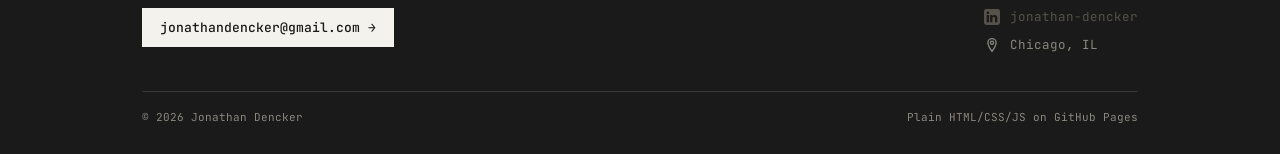
==== commit dbf44412: "feat(navigation): add active section scroll tracking" ====
--- a/index.html
+++ b/index.html
@@ -3,14 +3,14 @@
   <head>
     <meta charset="utf-8">
     <meta name="viewport" content="width=device-width, initial-scale=1">
-    <title>Jon Dencker — hardware → software → data</title>
+    <title>Jon Dencker</title>
     <meta
       name="description"
       content="Portfolio of Jonathan Dencker — building reliable, data-first systems where software meets hardware."
     >
     <meta name="theme-color" content="#fbfbf9">
     <meta property="og:type" content="website">
-    <meta property="og:title" content="Jon Dencker — hardware → software → data">
+    <meta property="og:title" content="Jon Dencker">
     <meta
       property="og:description"
       content="Portfolio of Jonathan Dencker — building reliable, data-first systems from the ground up."
@@ -436,5 +436,6 @@
     </footer>
 
     <script type="module" src="./assets/js/repositories.js"></script>
+    <script type="module" src="./assets/js/scrollspy.js"></script>
   </body>
 </html>
--- a/assets/css/styles.css
+++ b/assets/css/styles.css
@@ -1,10 +1,8 @@
 /*
  * jdencker.github.io — portfolio styles
  *
- * Single stylesheet for the portfolio. Light mode only, by decision — the
- * tokens below make a future dark block cheap, but do not add one now.
- * Keep portfolio styles isolated from the independently deployed Node Hub
- * and résumé project sites.
+ * Single stylesheet for the portfolio. Light mode only.
+ * Keep portfolio styles isolated from the independently deployed case studies
  */
 
 /* ===== Design tokens ===== */
@@ -48,6 +46,7 @@
 
 @media (prefers-reduced-motion: reduce) {
   html { scroll-behavior: auto; }
+  .navlinks::after {transition: none;}
 }
 
 body {
@@ -123,12 +122,34 @@
 }
 
 .navlinks {
-  text-decoration: none;
+  position: relative;
+  color: var(--muted);
   font-size: 13px;
-  color: var(--muted);
-}
-
-.navlinks:hover { color: var(--text); }
+  text-decoration: none;
+  transition: color 150ms ease;
+}
+
+.navlinks::after {
+  position: absolute;
+  right: 0;
+  bottom: -6px;
+  left: 0;
+  height: 1px;
+  background: var(--text);
+  content: "";
+  transform: scaleX(0);
+  transform-origin: left;
+  transition: transform 150ms ease;
+}
+
+.navlinks:hover,
+.navlinks.is-active {
+  color: var(--text);
+}
+
+.navlinks.is-active::after {
+  transform: scaleX(1);
+}
 
 .btn-resume {
   text-decoration: none;
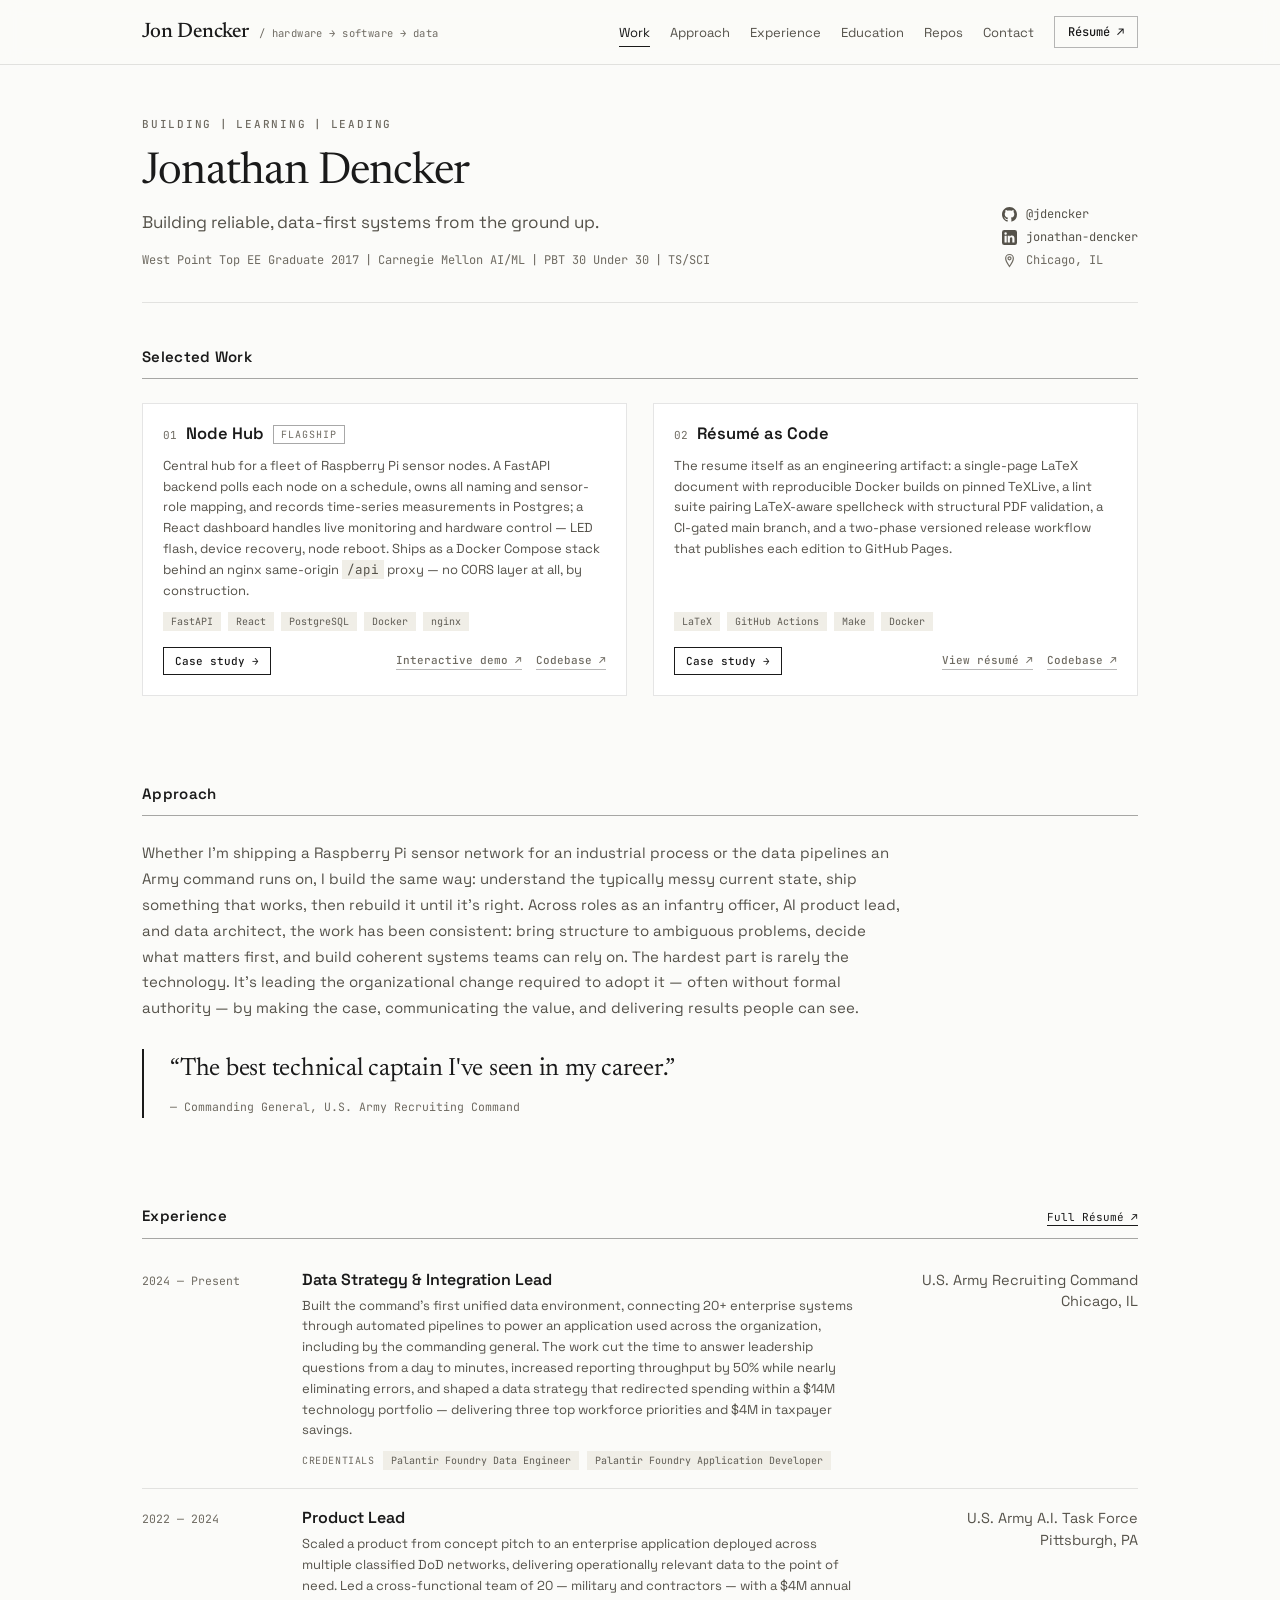
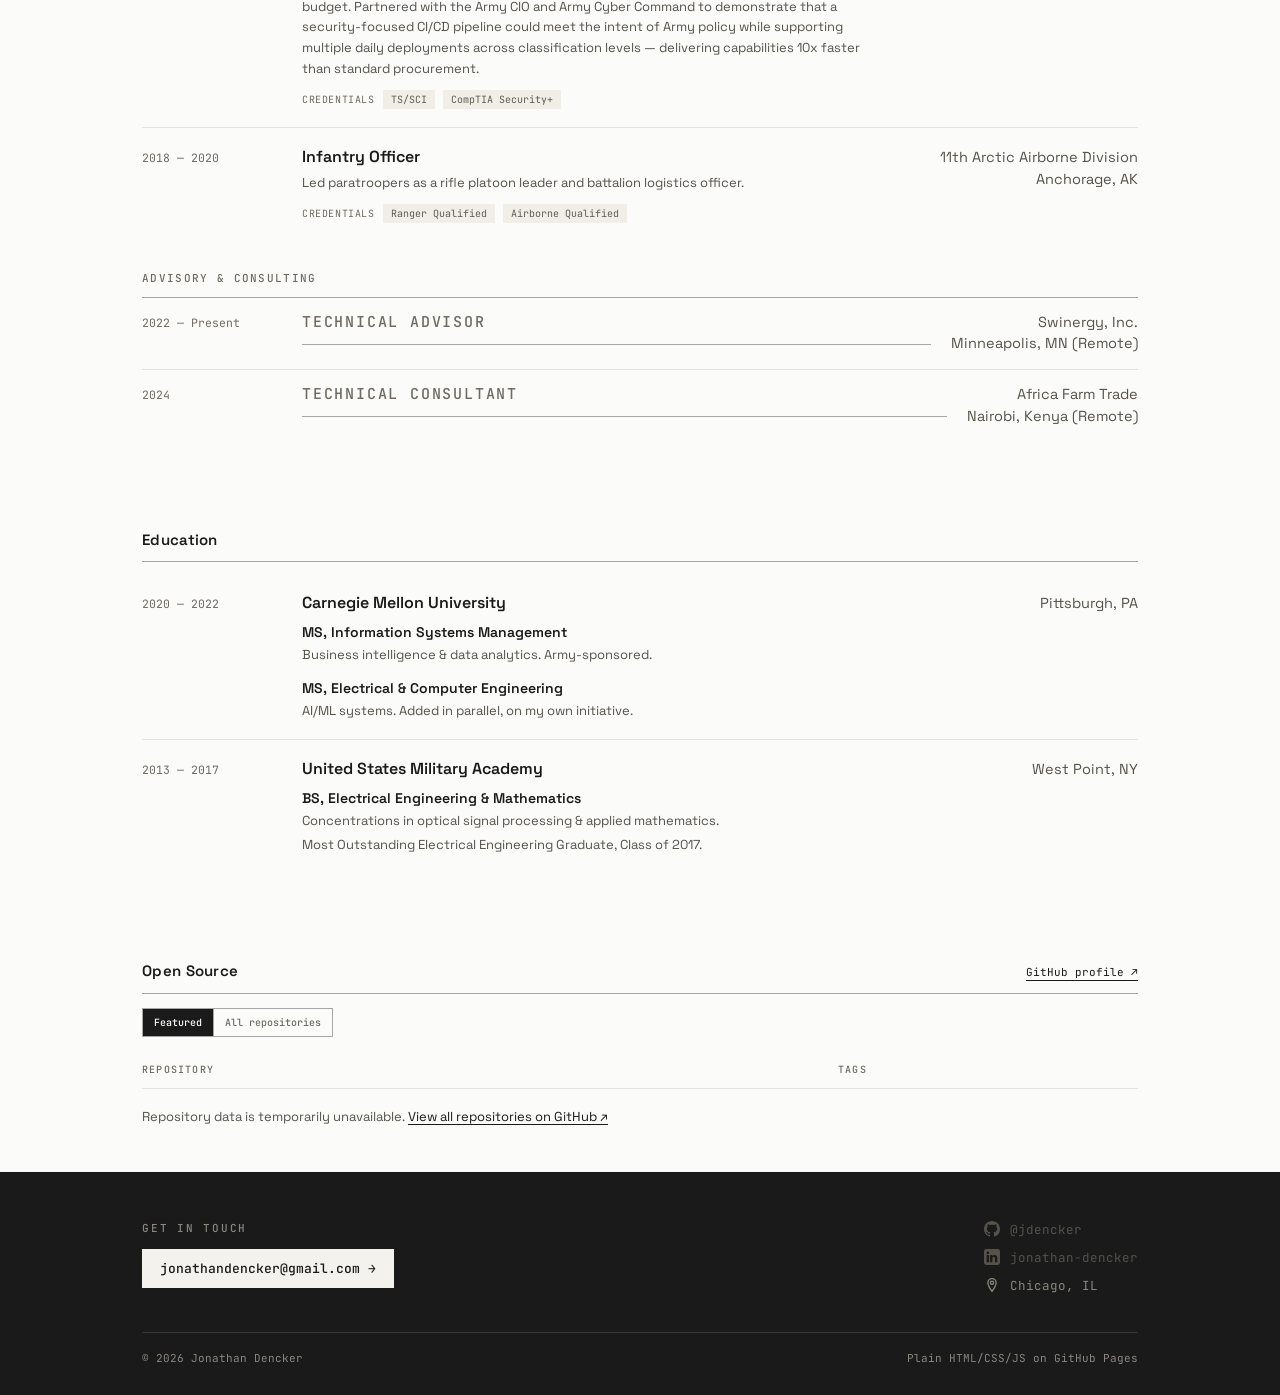
==== commit 5387f249: "feat(portfolio): improve repository browsing and navigation" ====
--- a/index.html
+++ b/index.html
@@ -1,4 +1,4 @@
-<!doctype html>
+<!DOCTYPE html>
 <html lang="en">
   <head>
     <meta charset="utf-8">
@@ -24,10 +24,11 @@
     <link rel="stylesheet" href="./assets/css/styles.css">
   </head>
   <body>
+    <a class="skip-link" href="#main-content">Skip to main content</a>
 
     <header class="site-header">
       <div class="header-inner">
-        <a class="brand" href="#top">
+        <a class="brand" href="#main-content">
           <span class="brand-name">Jon Dencker</span>
           <span class="tagline">/ hardware → software → data</span>
         </a>
@@ -50,7 +51,7 @@
       </div>
     </header>
 
-    <main id="top">
+    <main id="main-content" tabindex="-1">
 
       <!-- ===== Hero ===== -->
       <section class="hero">
@@ -147,7 +148,7 @@
               <div class="card-actions">
                 <a class="card-primary" href="./case-studies/node-hub/">Case study →</a>
                 <div class="card-secondary">
-                  <a class="card-link" href="https://jdencker.github.io/node-hub/" target="_blank" rel="noopener noreferrer">Live demo ↗</a>
+                  <a class="card-link" href="https://jdencker.github.io/node-hub/" target="_blank" rel="noopener noreferrer">Interactive demo ↗</a>
                   <a class="card-link" href="https://github.com/jdencker/node-hub" target="_blank" rel="noopener noreferrer">Codebase ↗</a>
                 </div>
               </div>
@@ -209,7 +210,7 @@
           <div class="row">
             <span class="row-dates">2024 — Present</span>
             <div>
-              <div class="row-title">Data Strategy &amp; Integration Lead</div>
+              <h3 class="row-title">Data Strategy &amp; Integration Lead</h3>
               <p class="row-body">Built the command's first unified data environment, connecting 20+ enterprise systems through automated pipelines to power an application used across the organization, including by the commanding general. The work cut the time to answer leadership questions from a day to minutes, increased reporting throughput by 50% while nearly eliminating errors, and shaped a data strategy that redirected spending within a $14M technology portfolio — delivering three top workforce priorities and $4M in taxpayer savings.</p>
               <div class="creds">
                 <span class="creds-label">Credentials</span>
@@ -222,7 +223,7 @@
           <div class="row">
             <span class="row-dates">2022 — 2024</span>
             <div>
-              <div class="row-title">Product Lead</div>
+              <h3 class="row-title">Product Lead</h3>
               <p class="row-body">Scaled a product from concept pitch to an enterprise application deployed across multiple classified DoD networks, delivering operationally relevant data to the point of need. Led a cross-functional team of 20 — military and contractors — with a $4M annual budget. Partnered with the Army CIO and Army Cyber Command to demonstrate that a security-focused CI/CD pipeline could meet the intent of Army policy while supporting multiple daily deployments across classification levels — delivering capabilities 10x faster than standard procurement.</p>
               <div class="creds">
                 <span class="creds-label">Credentials</span>
@@ -235,7 +236,7 @@
           <div class="row">
             <span class="row-dates">2018 — 2020</span>
             <div>
-              <div class="row-title">Infantry Officer</div>
+              <h3 class="row-title">Infantry Officer</h3>
               <p class="row-body">Led paratroopers as a rifle platoon leader and battalion logistics officer.</p>
               <div class="creds">
                 <span class="creds-label">Credentials</span>
@@ -252,12 +253,12 @@
           <div class="rows">
             <div class="row">
               <span class="row-dates">2022 — Present</span>
-              <div class="row-title">Technical Advisor</div>
+              <h3 class="row-title">Technical Advisor</h3>
               <span class="org">Swinergy, Inc.<br>Minneapolis, MN (Remote)</span>
             </div>
             <div class="row">
               <span class="row-dates">2024</span>
-              <div class="row-title">Technical Consultant</div>
+              <h3 class="row-title">Technical Consultant</h3>
               <span class="org">Africa Farm Trade<br>Nairobi, Kenya (Remote)</span>
             </div>
           </div>
@@ -273,7 +274,7 @@
           <div class="row">
             <span class="row-dates">2020 — 2022</span>
             <div>
-              <div class="row-title">Carnegie Mellon University</div>
+              <h3 class="row-title">Carnegie Mellon University</h3>
               <div class="degree">
                 <div class="degree-name">MS, Information Systems Management</div>
                 <div class="degree-detail">Business intelligence &amp; data analytics. Army-sponsored.</div>
@@ -288,7 +289,7 @@
           <div class="row">
             <span class="row-dates">2013 — 2017</span>
             <div>
-              <div class="row-title">United States Military Academy</div>
+              <h3 class="row-title">United States Military Academy</h3>
               <div class="degree">
                 <div class="degree-name">BS, Electrical Engineering &amp; Mathematics</div>
                 <div class="degree-detail">Concentrations in optical signal processing &amp; applied mathematics.</div>
@@ -310,87 +311,23 @@
             target="_blank"
             rel="noopener noreferrer"
           >
-            All repos ↗
+            GitHub profile ↗
           </a>
         </div>
 
-        <div class="repo-head">
+        <div class="repo-view-toggle" data-repo-view-toggle role="group" aria-label="Repository view" hidden>
+          <button class="repo-view-button" type="button" data-repo-view="featured" aria-pressed="true">Featured</button>
+          <button class="repo-view-button" type="button" data-repo-view="all" aria-pressed="false">All repositories</button>
+        </div>
+
+        <div class="repo-head" data-repo-head hidden>
           <span>Repository</span><span>Tags</span>
         </div>
 
-        <div id="repo-list">
-        <div class="repo-row" data-repo="node-hub">
-          <div>
-            <div class="repo-title-line">
-              <a class="repo-name" href="https://github.com/jdencker/node-hub" target="_blank" rel="noopener noreferrer">node-hub</a>
-            </div>
-            <p class="repo-desc">Central hub service and React dashboard for a fleet of Raspberry Pi sensor nodes.</p>
-          </div>
-          <div class="repo-tags">
-            <span class="chip">FastAPI</span>
-            <span class="chip">React</span>
-            <span class="chip">PostgreSQL</span>
-            <span class="chip">Docker</span>
-          </div>
-        </div>
-
-        <div class="repo-row" data-repo="atlas-scientific-sensor-pi-api">
-          <div>
-            <div class="repo-title-line">
-              <a class="repo-name" href="https://github.com/jdencker/atlas-scientific-sensor-pi-api" target="_blank" rel="noopener noreferrer">atlas-scientific-sensor-pi-api</a>
-            </div>
-            <p class="repo-desc">Raspberry Pi API for discovering and reading Atlas Scientific EZO pH and RTD sensors over FTDI USB.</p>
-          </div>
-          <div class="repo-tags">
-            <span class="chip">Python</span>
-            <span class="chip">FastAPI</span>
-            <span class="chip">FTDI/EZO hardware</span>
-          </div>
-        </div>
-
-        <div class="repo-row" data-repo="rpi-wireguard-vpn-router">
-          <div>
-            <div class="repo-title-line">
-              <a class="repo-name" href="https://github.com/jdencker/rpi-wireguard-vpn-router" target="_blank" rel="noopener noreferrer">rpi-wireguard-vpn-router</a>
-            </div>
-            <p class="repo-desc">A self-hosted WireGuard VPN router for Raspberry Pi and other Linux devices.</p>
-          </div>
-          <div class="repo-tags">
-            <span class="chip">WireGuard</span>
-            <span class="chip">Linux networking</span>
-            <span class="chip">iptables</span>
-          </div>
-        </div>
-
-        <div class="repo-row" data-repo="resume">
-          <div>
-            <div class="repo-title-line">
-              <a class="repo-name" href="https://github.com/jdencker/resume" target="_blank" rel="noopener noreferrer">resume</a>
-            </div>
-            <p class="repo-desc">Single-page LaTeX resume with pinned Docker builds, a lint suite, and versioned Pages releases.</p>
-          </div>
-          <div class="repo-tags">
-            <span class="chip">LaTeX</span>
-            <span class="chip">GitHub Actions</span>
-            <span class="chip">Make</span>
-            <span class="chip">Docker</span>
-          </div>
-        </div>
-
-        <div class="repo-row" data-repo="jdencker.github.io">
-          <div>
-            <div class="repo-title-line">
-              <a class="repo-name" href="https://github.com/jdencker/jdencker.github.io" target="_blank" rel="noopener noreferrer">jdencker.github.io</a>
-            </div>
-            <p class="repo-desc">This site — plain HTML and CSS, no build step, served straight from the repo root.</p>
-          </div>
-          <div class="repo-tags">
-            <span class="chip">HTML</span>
-            <span class="chip">CSS</span>
-            <span class="chip">GitHub Pages</span>
-          </div>
-        </div>
-        </div>
+        <div id="repo-list" aria-live="polite" aria-busy="false"></div>
+        <noscript>
+          <p class="repo-status">Repository data requires JavaScript. <a href="https://github.com/jdencker">View all repositories on GitHub ↗</a></p>
+        </noscript>
       </section>
 
     </main>
--- a/assets/css/styles.css
+++ b/assets/css/styles.css
@@ -42,11 +42,24 @@
 
 * { box-sizing: border-box; }
 
+@view-transition {
+  navigation: auto;
+}
+
+.brand {
+  view-transition-name: site-brand;
+}
+
+::view-transition-group(site-brand) {
+  animation-duration: 320ms;
+}
+
 html { scroll-behavior: smooth; }
 
 @media (prefers-reduced-motion: reduce) {
   html { scroll-behavior: auto; }
   .navlinks::after {transition: none;}
+  ::view-transition-group(site-brand) { animation-duration: 0s; }
 }
 
 body {
@@ -63,6 +76,21 @@
   outline: 2px solid currentColor;
   outline-offset: 3px;
 }
+
+.skip-link {
+  position: fixed;
+  z-index: 100;
+  top: 8px;
+  left: 8px;
+  padding: 10px 14px;
+  background: var(--text);
+  color: var(--bg);
+  font: 500 12px 'JetBrains Mono', monospace;
+  text-decoration: none;
+  transform: translateY(calc(-100% - 16px));
+}
+
+.skip-link:focus { transform: translateY(0); }
 
 ::selection {
   background: var(--text);
@@ -172,7 +200,7 @@
   max-width: 1060px;
   margin: 0 auto;
   padding: 0 32px;
-  scroll-margin-top: 80px;   /* brand link targets #top on <main> */
+  scroll-margin-top: 80px;   /* brand and skip links target <main> */
 }
 
 /* ===== Hero ===== */
@@ -480,6 +508,7 @@
 }
 
 .row-title {
+  margin: 0;
   font-size: 16px;
   font-weight: 600;
 }
@@ -552,6 +581,40 @@
 }
 
 /* ===== Open Source ===== */
+
+.repo-view-toggle {
+  display: inline-flex;
+  margin: 4px 0 14px;
+  border: 1px solid var(--line-strong);
+}
+
+.repo-view-button {
+  appearance: none;
+  margin: 0;
+  padding: 7px 11px;
+  border: 0;
+  background: transparent;
+  color: var(--faint);
+  cursor: pointer;
+  font: 500 10px 'JetBrains Mono', monospace;
+}
+
+.repo-view-button + .repo-view-button {
+  border-left: 1px solid var(--line-strong);
+}
+
+.repo-view-button:hover,
+.repo-view-button[aria-pressed="true"] {
+  background: var(--text);
+  color: var(--bg);
+}
+
+.repo-view-button:focus-visible {
+  position: relative;
+  z-index: 1;
+  outline: 2px solid var(--text);
+  outline-offset: 3px;
+}
 
 .repo-head {
   display: grid;
@@ -632,6 +695,18 @@
   gap: 7px;
   flex-wrap: wrap;
   padding-top: 2px;
+}
+
+.repo-status {
+  margin: 18px 0 0;
+  color: var(--muted);
+  font-size: 13px;
+  line-height: 1.6;
+}
+
+.repo-status a {
+  color: var(--text);
+  text-underline-offset: 3px;
 }
 
 /* ===== Contact footer ===== */
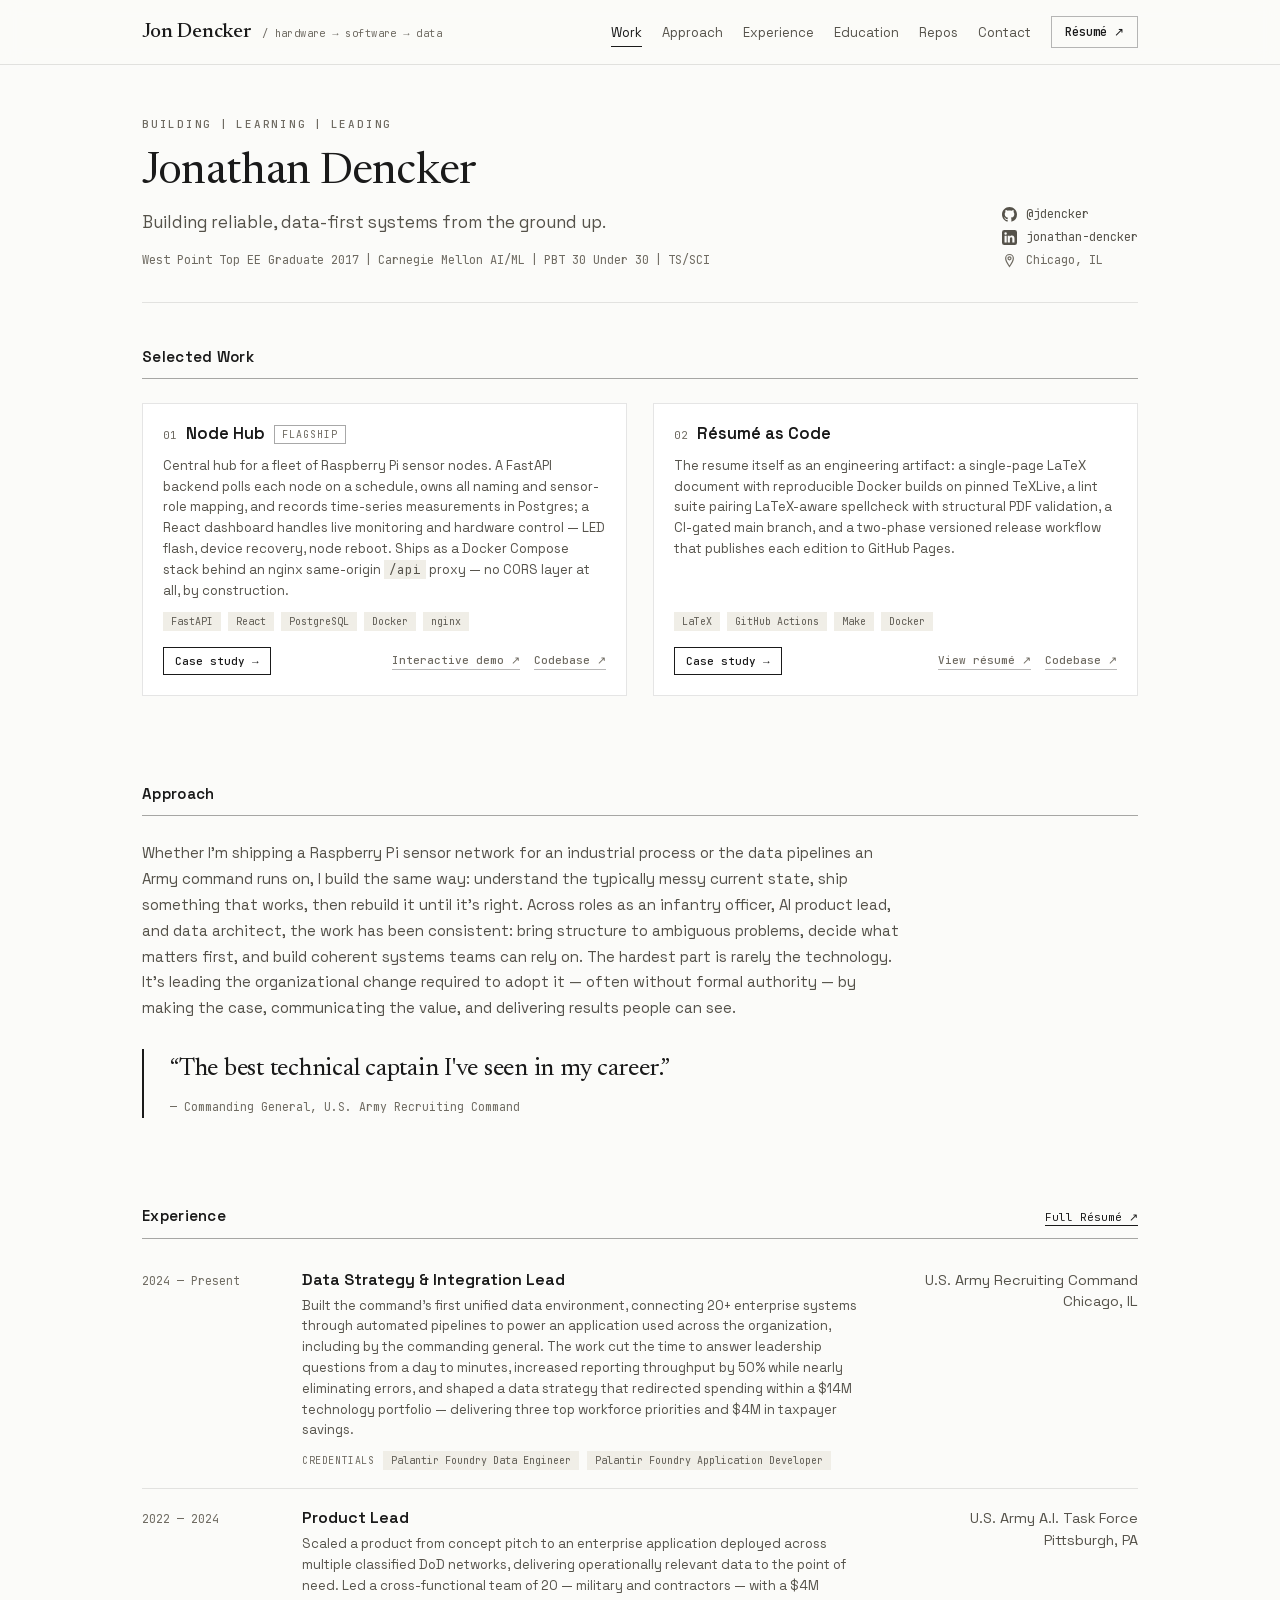
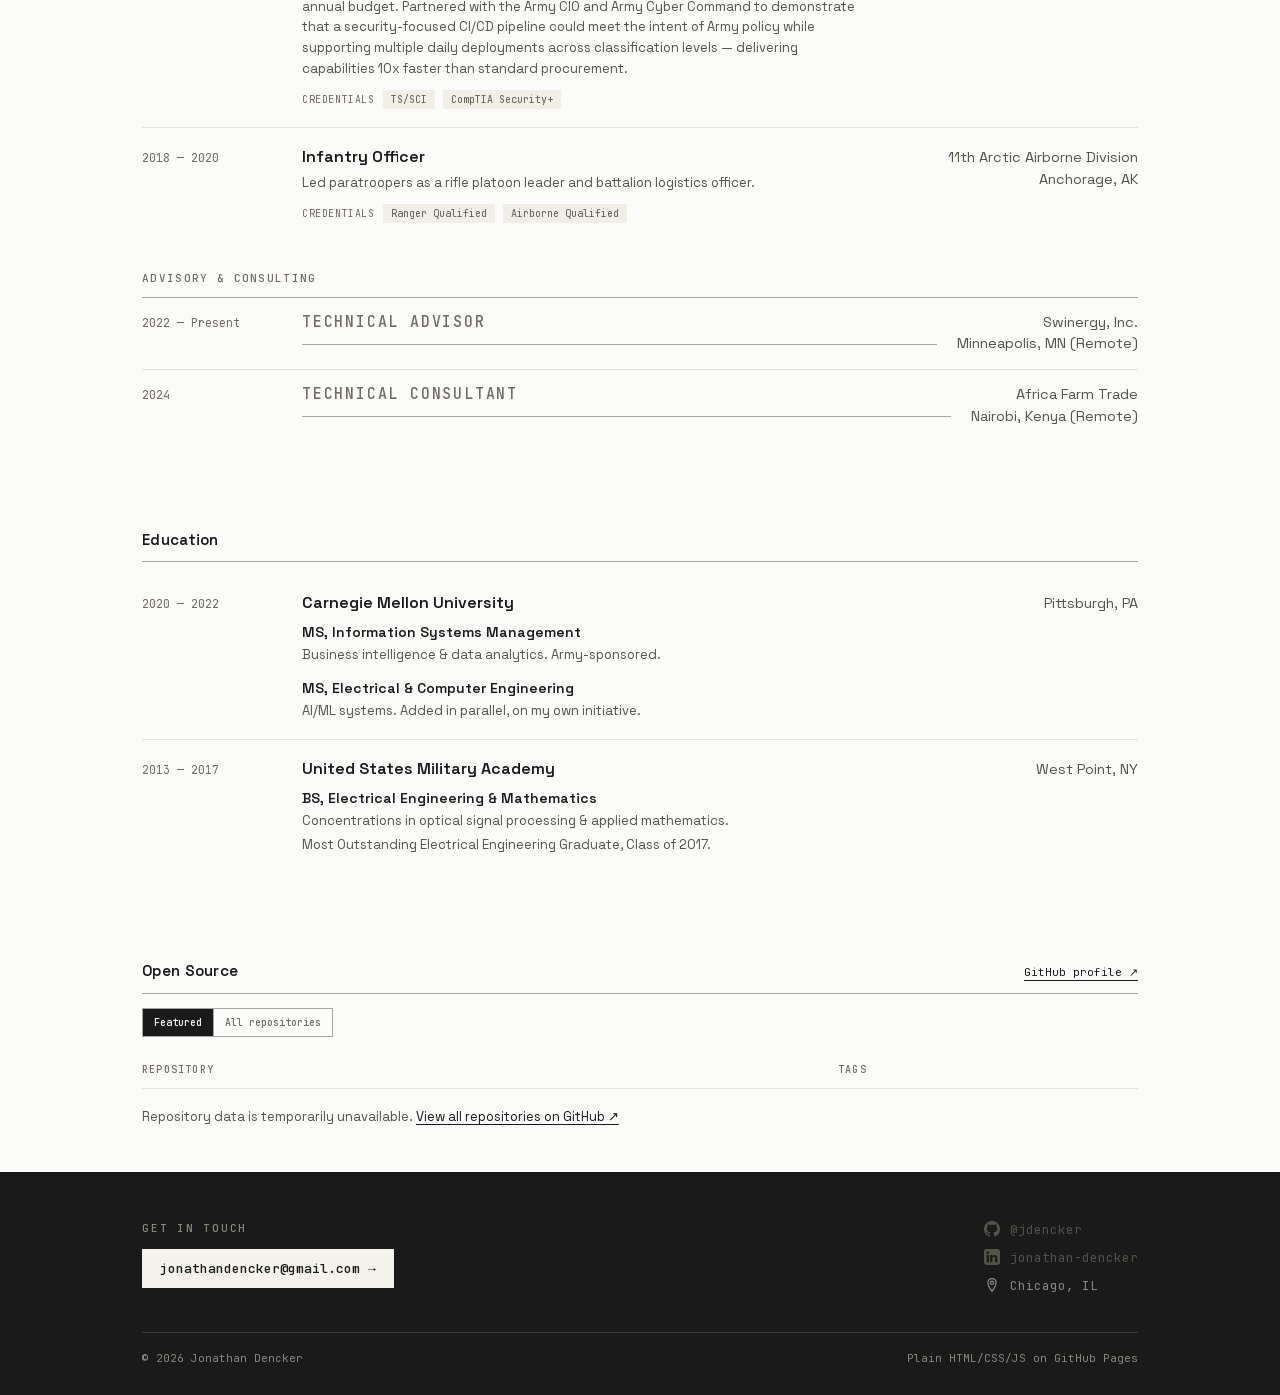
==== commit fe366379: "feat(site): add social link preview and self-host fonts" ====
--- a/index.html
+++ b/index.html
@@ -6,21 +6,27 @@
     <title>Jon Dencker</title>
     <meta
       name="description"
-      content="Portfolio of Jonathan Dencker — building reliable, data-first systems where software meets hardware."
+      content="Building coherent systems from ambiguous problems."
     >
     <meta name="theme-color" content="#fbfbf9">
+    <meta property="og:site_name" content="Jon Dencker">
+    <meta property="og:title" content="Jon Dencker">
+    <meta property="og:description" content="Building coherent systems from ambiguous problems.">
     <meta property="og:type" content="website">
-    <meta property="og:title" content="Jon Dencker">
-    <meta
-      property="og:description"
-      content="Portfolio of Jonathan Dencker — building reliable, data-first systems from the ground up."
-    >
     <meta property="og:url" content="https://jdencker.github.io/">
+    <meta property="og:image" content="https://jdencker.github.io/assets/images/portfolio-preview.png">
+    <meta property="og:image:type" content="image/png">
+    <meta property="og:image:width" content="1200">
+    <meta property="og:image:height" content="630">
+    <meta property="og:image:alt" content="Jon Dencker">
+
+    <meta name="twitter:card" content="summary_large_image">
+    <meta name="twitter:title" content="Jon Dencker">
+    <meta name="twitter:description" content="Building coherent systems from ambiguous problems.">
+    <meta name="twitter:image" content="https://jdencker.github.io/assets/images/portfolio-preview.png">
+    <meta name="twitter:image:alt" content="Jon Dencker">
     <link rel="canonical" href="https://jdencker.github.io/">
     <link rel="icon" type="image/svg+xml" href="./assets/images/favicon.svg">
-    <link rel="preconnect" href="https://fonts.googleapis.com">
-    <link rel="preconnect" href="https://fonts.gstatic.com" crossorigin>
-    <link href="https://fonts.googleapis.com/css2?family=Newsreader:ital,opsz,wght@0,6..72,400;0,6..72,500;1,6..72,400&amp;family=Space+Grotesk:wght@400;500;600;700&amp;family=JetBrains+Mono:wght@400;500&amp;display=swap" rel="stylesheet">
     <link rel="stylesheet" href="./assets/css/styles.css">
   </head>
   <body>
--- a/assets/css/styles.css
+++ b/assets/css/styles.css
@@ -4,6 +4,40 @@
  * Single stylesheet for the portfolio. Light mode only.
  * Keep portfolio styles isolated from the independently deployed case studies
  */
+
+/* ===== Self-hosted fonts ===== */
+
+@font-face {
+  font-family: 'Newsreader';
+  src: url('../fonts/newsreader-latin.woff2') format('woff2');
+  font-style: normal;
+  font-weight: 400 500;
+  font-display: swap;
+}
+
+@font-face {
+  font-family: 'Newsreader';
+  src: url('../fonts/newsreader-italic-latin.woff2') format('woff2');
+  font-style: italic;
+  font-weight: 400;
+  font-display: swap;
+}
+
+@font-face {
+  font-family: 'Space Grotesk';
+  src: url('../fonts/space-grotesk-latin.woff2') format('woff2');
+  font-style: normal;
+  font-weight: 400 700;
+  font-display: swap;
+}
+
+@font-face {
+  font-family: 'JetBrains Mono';
+  src: url('../fonts/jetbrains-mono-latin.woff2') format('woff2');
+  font-style: normal;
+  font-weight: 400 500;
+  font-display: swap;
+}
 
 /* ===== Design tokens ===== */
 
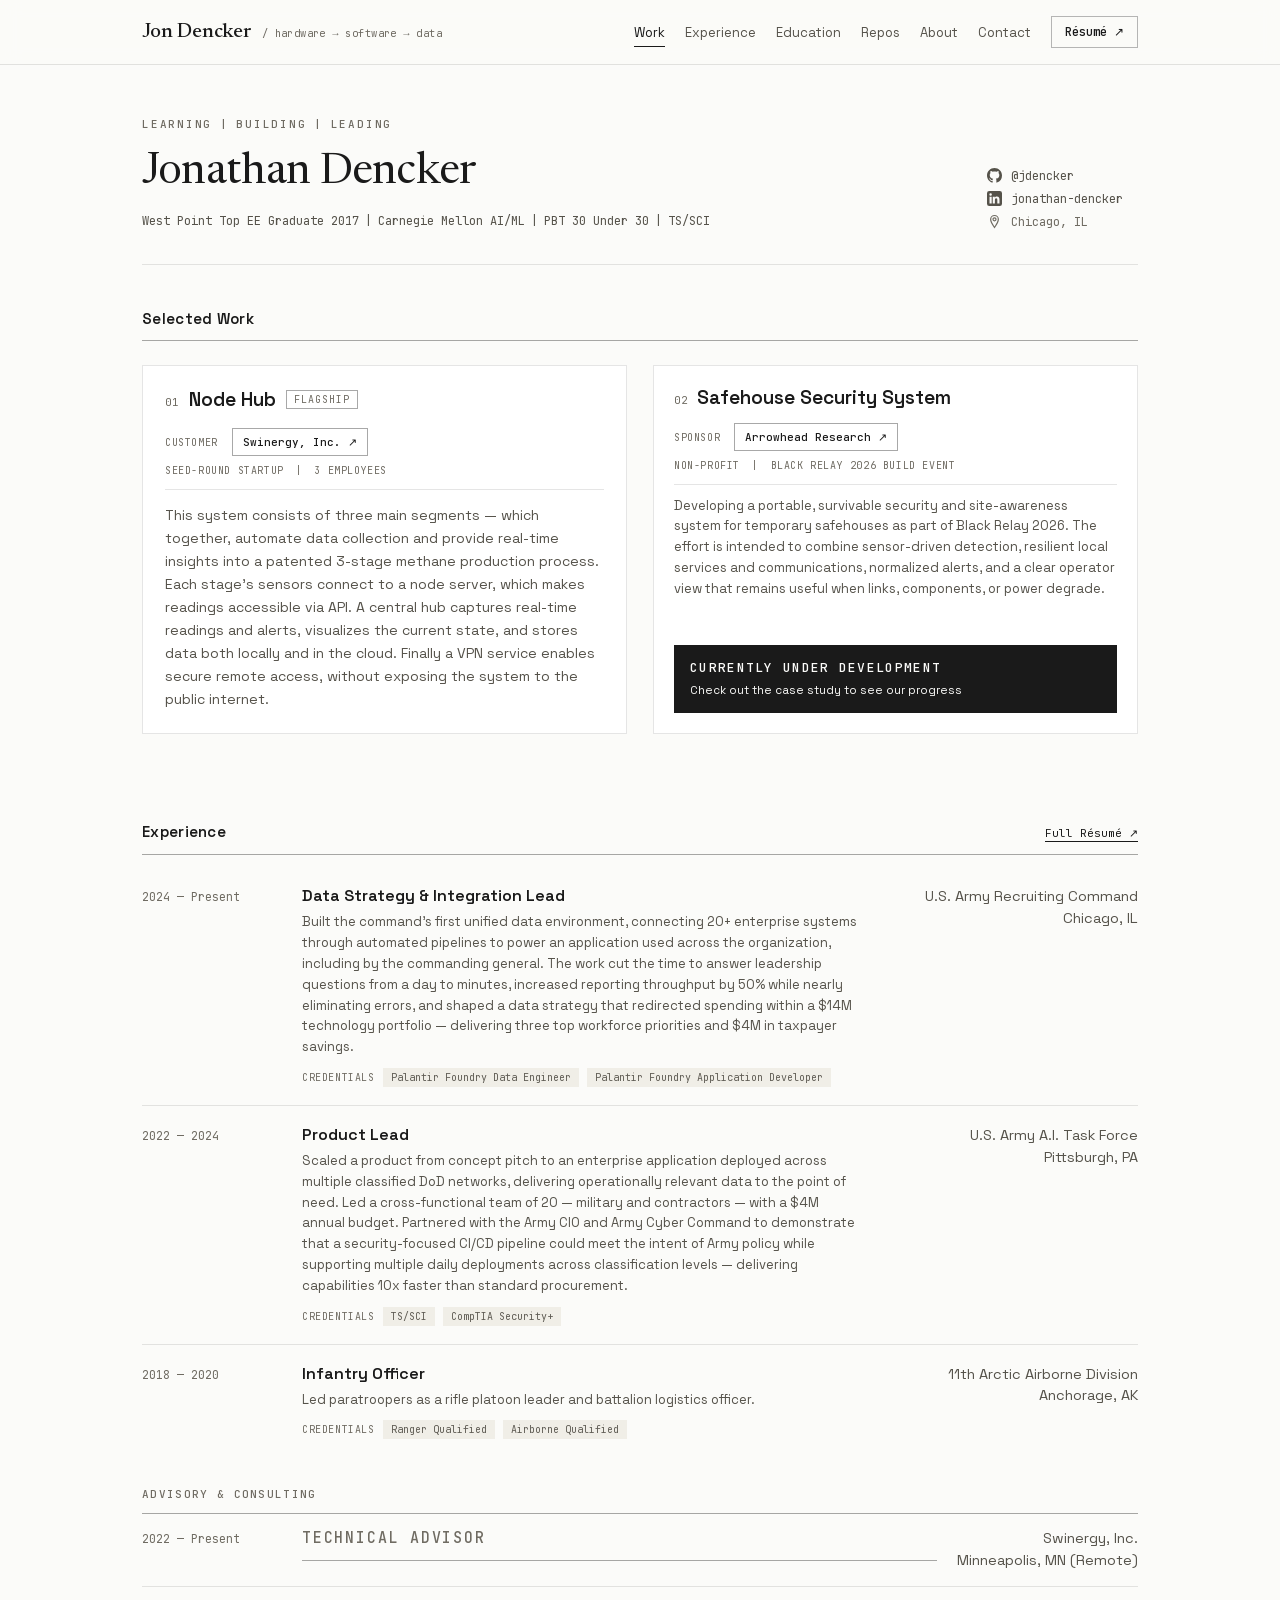
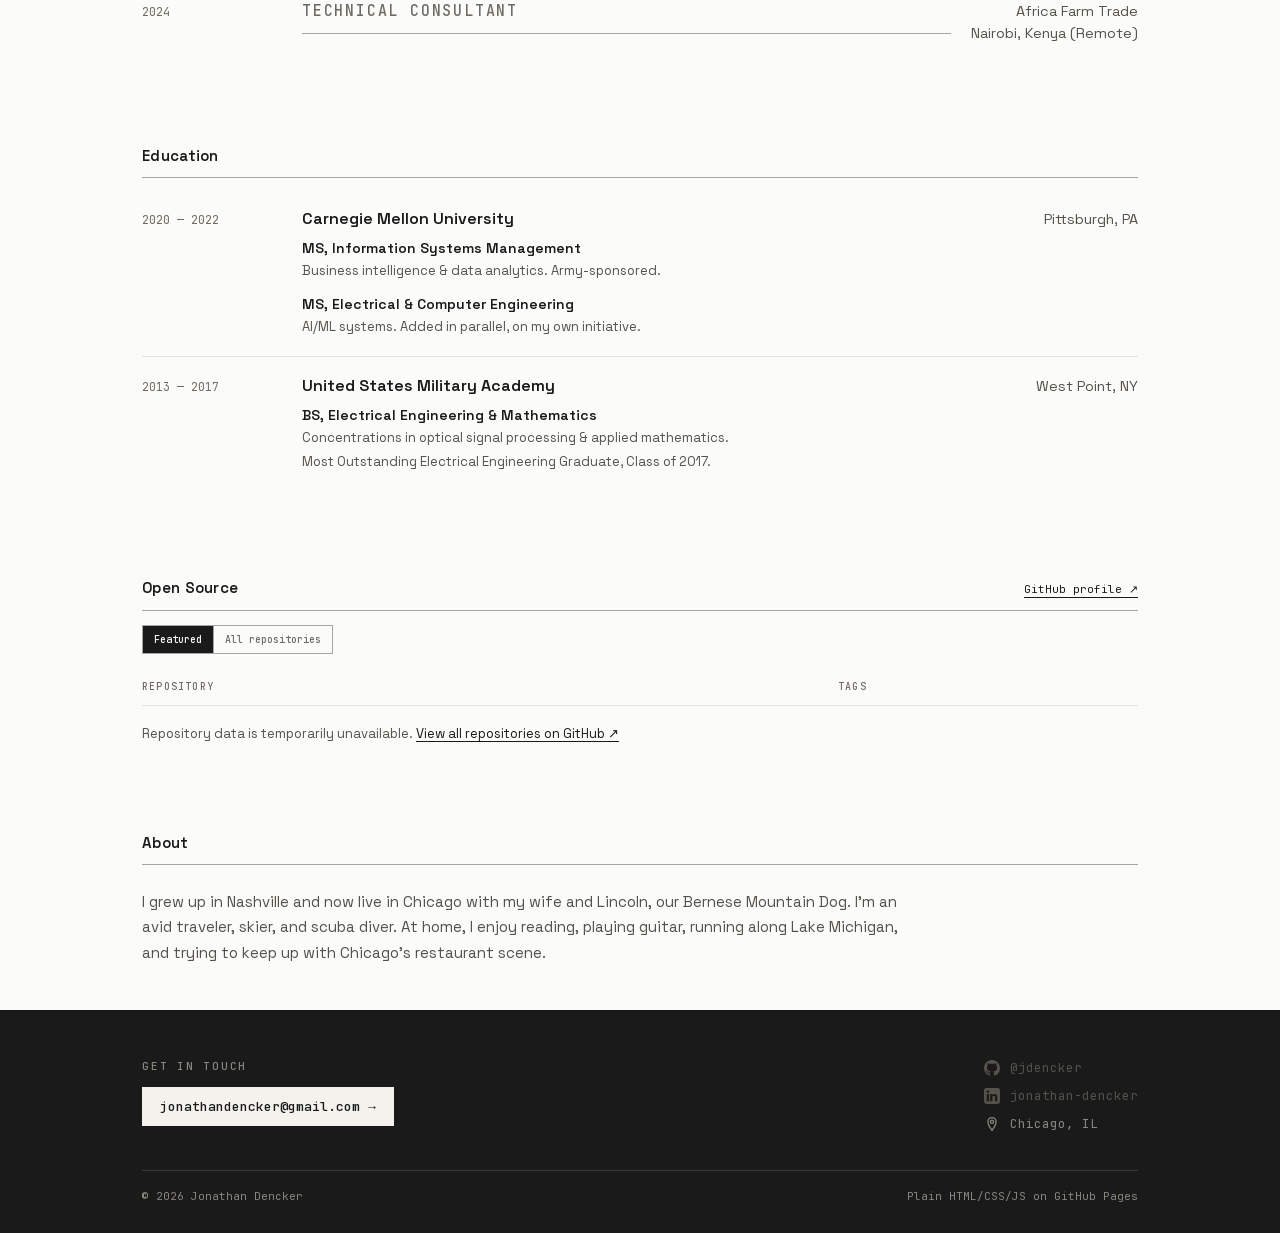
==== commit e49764d2: "style: re-design main page" ====
--- a/index.html
+++ b/index.html
@@ -6,12 +6,10 @@
     <title>Jon Dencker</title>
     <meta
       name="description"
-      content="Building coherent systems from ambiguous problems."
     >
     <meta name="theme-color" content="#fbfbf9">
     <meta property="og:site_name" content="Jon Dencker">
     <meta property="og:title" content="Jon Dencker">
-    <meta property="og:description" content="Building coherent systems from ambiguous problems.">
     <meta property="og:type" content="website">
     <meta property="og:url" content="https://jdencker.github.io/">
     <meta property="og:image" content="https://jdencker.github.io/assets/images/portfolio-preview.png">
@@ -22,7 +20,6 @@
 
     <meta name="twitter:card" content="summary_large_image">
     <meta name="twitter:title" content="Jon Dencker">
-    <meta name="twitter:description" content="Building coherent systems from ambiguous problems.">
     <meta name="twitter:image" content="https://jdencker.github.io/assets/images/portfolio-preview.png">
     <meta name="twitter:image:alt" content="Jon Dencker">
     <link rel="canonical" href="https://jdencker.github.io/">
@@ -40,10 +37,10 @@
         </a>
         <nav class="site-nav" aria-label="Primary">
           <a class="navlinks" href="#work">Work</a>
-          <a class="navlinks navsecondary" href="#approach">Approach</a>
           <a class="navlinks navsecondary" href="#experience">Experience</a>
           <a class="navlinks navsecondary" href="#education">Education</a>
           <a class="navlinks" href="#repos">Repos</a>
+          <a class="navlinks navsecondary" href="#about">About</a>
           <a class="navlinks" href="#contact">Contact</a>
           <a
             class="btn-resume"
@@ -61,11 +58,10 @@
 
       <!-- ===== Hero ===== -->
       <section class="hero">
-        <div class="eyebrow">Building&ensp;|&ensp;Learning&ensp;|&ensp;Leading</div>
+        <div class="eyebrow">Learning&ensp;|&ensp;Building&ensp;|&ensp;Leading</div>
         <div class="hero-grid">
           <div>
             <h1>Jonathan Dencker</h1>
-            <p class="hero-sub">Building reliable, data-first systems from the ground up.</p>
             <div class="signal">West Point Top EE Graduate 2017&ensp;|&ensp;Carnegie Mellon AI/ML&ensp;|&ensp;PBT 30 Under 30&ensp;|&ensp;TS/SCI</div>
           </div>
           <div class="hero-contact">
@@ -86,7 +82,8 @@
                   d="M8 0C3.58 0 0 3.58 0 8c0 3.54 2.29 6.53 5.47 7.59.4.07.55-.17.55-.38 0-.19-.01-.82-.01-1.49-2.01.37-2.53-.49-2.69-.94-.09-.23-.48-.94-.82-1.13-.28-.15-.68-.52-.01-.53.63-.01 1.08.58 1.23.82.72 1.21 1.87.87 2.33.66.07-.52.28-.87.51-1.07-1.78-.2-3.64-.89-3.64-3.95 0-.87.31-1.59.82-2.15-.08-.2-.36-1.02.08-2.12 0 0 .67-.21 2.2.82.64-.18 1.32-.27 2-.27s1.36.09 2 .27c1.53-1.04 2.2-.82 2.2-.82.44 1.1.16 1.92.08 2.12.51.56.82 1.27.82 2.15 0 3.07-1.87 3.75-3.65 3.95.29.25.54.73.54 1.48 0 1.07-.01 1.93-.01 2.2 0 .21.15.46.55.38A8.01 8.01 0 0 0 16 8c0-4.42-3.58-8-8-8Z"
                 />
               </svg>
-              <span>@jdencker</span>
+              <span class="contact-label">@jdencker</span>
+              <span class="contact-arrow" aria-hidden="true">↗</span>
             </a>
             <a
               class="contact-link"
@@ -105,7 +102,8 @@
                   d="M13.6 0H2.4A2.4 2.4 0 0 0 0 2.4v11.2A2.4 2.4 0 0 0 2.4 16h11.2a2.4 2.4 0 0 0 2.4-2.4V2.4A2.4 2.4 0 0 0 13.6 0ZM5 13.3H2.7V6.1H5v7.2ZM3.85 5.1a1.34 1.34 0 1 1 0-2.68 1.34 1.34 0 0 1 0 2.68Zm9.45 8.2h-2.3V9.8c0-.86-.02-1.97-1.2-1.97-1.2 0-1.39.94-1.39 1.91v3.56H6.13V6.1h2.2v.99h.03c.31-.58 1.06-1.2 2.18-1.2 2.33 0 2.76 1.54 2.76 3.53v3.88Z"
                 />
               </svg>
-              <span>jonathan-dencker</span>
+              <span class="contact-label">jonathan-dencker</span>
+              <span class="contact-arrow" aria-hidden="true">↗</span>
             </a>
             <div class="contact-loc">
               <svg
@@ -136,67 +134,62 @@
 
         <div class="trio">
 
-          <article class="card">
+          <article class="card card--featured">
             <div class="card-inner">
               <div class="card-title">
                 <span class="card-index">01</span>
                 <h3>Node Hub</h3>
                 <span class="card-badge">Flagship</span>
               </div>
-              <p class="card-body">Central hub for a fleet of Raspberry Pi sensor nodes. A FastAPI backend polls each node on a schedule, owns all naming and sensor-role mapping, and records time-series measurements in Postgres; a React dashboard handles live monitoring and hardware control — LED flash, device recovery, node reboot. Ships as a Docker Compose stack behind an nginx same-origin <code>/api</code> proxy — no CORS layer at all, by construction.</p>
-              <div class="tags">
-                <span class="chip">FastAPI</span>
-                <span class="chip">React</span>
-                <span class="chip">PostgreSQL</span>
-                <span class="chip">Docker</span>
-                <span class="chip">nginx</span>
-              </div>
+              <div class="card-client">
+                <div class="card-client-primary">
+                  <span class="card-client-label">Customer</span>
+                  <a class="card-client-name" href="https://www.swinergy.com/" target="_blank" rel="noopener noreferrer">Swinergy, Inc. ↗</a>
+                </div>
+                <div class="card-client-details">
+                  <span>Seed-round startup</span>
+                  <span aria-hidden="true">|</span>
+                  <span>3 employees</span>
+                </div>
+              </div>
+              <p class="card-body">This system consists of three main segments — which together, automate data collection and provide real-time insights into a patented 3-stage methane production process. Each stage's sensors connect to a node server, which makes readings accessible via API.  A central hub captures real-time readings and alerts, visualizes the current state, and stores data both locally and in the cloud. Finally a VPN service enables secure remote access, without exposing the system to the public internet.</p>
               <div class="card-actions">
-                <a class="card-primary" href="./case-studies/node-hub/">Case study →</a>
-                <div class="card-secondary">
-                  <a class="card-link" href="https://jdencker.github.io/node-hub/" target="_blank" rel="noopener noreferrer">Interactive demo ↗</a>
-                  <a class="card-link" href="https://github.com/jdencker/node-hub" target="_blank" rel="noopener noreferrer">Codebase ↗</a>
-                </div>
-              </div>
-            </div>
+                <span class="card-primary">Case study →</span>
+              </div>
+            </div>
+            <a class="card-select" href="./case-studies/node-hub/" aria-label="View the Node Hub case study"></a>
           </article>
 
-          <article class="card">
+          <article class="card card--upcoming">
             <div class="card-inner">
               <div class="card-title">
                 <span class="card-index">02</span>
-                <h3>Résumé as Code</h3>
-              </div>
-              <p class="card-body">The resume itself as an engineering artifact: a single-page LaTeX document with reproducible Docker builds on pinned TeXLive, a lint suite pairing LaTeX-aware spellcheck with structural PDF validation, a CI-gated main branch, and a two-phase versioned release workflow that publishes each edition to GitHub Pages.</p>
-              <div class="tags">
-                <span class="chip">LaTeX</span>
-                <span class="chip">GitHub Actions</span>
-                <span class="chip">Make</span>
-                <span class="chip">Docker</span>
+                <h3>Safehouse Security System</h3>
+              </div>
+              <div class="card-client">
+                <div class="card-client-primary">
+                  <span class="card-client-label">Sponsor</span>
+                  <a class="card-client-name" href="https://arrowheadresearch.org/black-relay/" target="_blank" rel="noopener noreferrer">Arrowhead Research ↗</a>
+                </div>
+                <div class="card-client-details">
+                  <span>Non-profit</span>
+                  <span aria-hidden="true">|</span>
+                  <span>Black Relay 2026 Build Event</span>
+                </div>
+              </div>
+              <p class="card-body">Developing a portable, survivable security and site-awareness system for temporary safehouses as part of Black Relay 2026. The effort is intended to combine sensor-driven detection, resilient local services and communications, normalized alerts, and a clear operator view that remains useful when links, components, or power degrade.</p>
+              <div class="card-disclaimer" role="note">
+                <strong>Currently under development</strong>
+                <span>Check out the case study to see our progress</span>
               </div>
               <div class="card-actions">
-                <a class="card-primary" href="./case-studies/resume-as-code/">Case study →</a>
-                <div class="card-secondary">
-                  <a class="card-link" href="https://jdencker.github.io/resume/" target="_blank" rel="noopener noreferrer">View résumé ↗</a>
-                  <a class="card-link" href="https://github.com/jdencker/resume" target="_blank" rel="noopener noreferrer">Codebase ↗</a>
-                </div>
-              </div>
-            </div>
+                <span class="card-primary">Case study →</span>
+              </div>
+            </div>
+            <a class="card-select" href="./case-studies/black-relay/" aria-label="View the Safehouse Security System case study"></a>
           </article>
 
         </div>
-      </section>
-
-      <!-- ===== Approach ===== -->
-      <section class="section" id="approach" aria-labelledby="approach-title">
-        <div class="section-head">
-          <h2 id="approach-title">Approach</h2>
-        </div>
-        <p class="approach-body">Whether I'm shipping a Raspberry Pi sensor network for an industrial process or the data pipelines an Army command runs on, I build the same way: understand the typically messy current state, ship something that works, then rebuild it until it's right. Across roles as an infantry officer, AI product lead, and data architect, the work has been consistent: bring structure to ambiguous problems, decide what matters first, and build coherent systems teams can rely on. The hardest part is rarely the technology. It's leading the organizational change required to adopt it — often without formal authority — by making the case, communicating the value, and delivering results people can see.</p>
-        <figure class="pull-quote">
-          <blockquote>“The best technical captain I've seen in my career.”</blockquote>
-          <figcaption>— Commanding General, U.S. Army Recruiting Command</figcaption>
-        </figure>
       </section>
 
       <!-- ===== Experience ===== -->
@@ -334,6 +327,14 @@
         <noscript>
           <p class="repo-status">Repository data requires JavaScript. <a href="https://github.com/jdencker">View all repositories on GitHub ↗</a></p>
         </noscript>
+      </section>
+
+      <!-- ===== About ===== -->
+      <section class="section" id="about" aria-labelledby="about-title">
+        <div class="section-head">
+          <h2 id="about-title">About</h2>
+        </div>
+        <p class="section-body">I grew up in Nashville and now live in Chicago with my wife and Lincoln, our Bernese Mountain Dog. I’m an avid traveler, skier, and scuba diver. At home, I enjoy reading, playing guitar, running along Lake Michigan, and trying to keep up with Chicago's restaurant scene.</p>
       </section>
 
     </main>
--- a/assets/css/styles.css
+++ b/assets/css/styles.css
@@ -93,6 +93,11 @@
 @media (prefers-reduced-motion: reduce) {
   html { scroll-behavior: auto; }
   .navlinks::after {transition: none;}
+  .card,
+  .card-actions,
+  .card-client-name,
+  .contact-link,
+  .contact-arrow { transition: none; }
   ::view-transition-group(site-brand) { animation-duration: 0s; }
 }
 
@@ -268,20 +273,11 @@
   letter-spacing: -.018em;
 }
 
-.hero-sub {
-  margin: 12px 0 0;
-  max-width: 620px;
-  font-size: 17px;
-  line-height: 1.55;
-  color: var(--muted);
-  text-wrap: pretty;
-}
-
 .signal {
   margin-top: 14px;
   max-width: 660px;
   font: 12px/1.7 'JetBrains Mono', monospace;
-  color: var(--faint);
+  color: var(--muted);
 }
 
 .hero-contact {
@@ -300,9 +296,29 @@
   align-items: center;
   gap: 9px;
   color: var(--muted);
-}
-
-.contact-link:hover { color: var(--text); }
+  transition: color 140ms ease;
+}
+
+.contact-link:is(:hover, :focus-visible) { color: var(--text); }
+
+.contact-link:is(:hover, :focus-visible) .contact-label {
+  text-decoration-line: underline;
+  text-decoration-thickness: 1px;
+  text-underline-offset: 3px;
+}
+
+.contact-arrow {
+  display: inline-block;
+  margin-left: -4px;
+  opacity: 0;
+  transform: translate(-3px, 2px);
+  transition: opacity 140ms ease, transform 140ms ease;
+}
+
+.contact-link:is(:hover, :focus-visible) .contact-arrow {
+  opacity: 1;
+  transform: translate(0, 0);
+}
 
 .contact-loc {
   display: flex;
@@ -358,14 +374,22 @@
 }
 
 .card {
+  position: relative;
+  isolation: isolate;
   border: 1px solid var(--line);
   background: var(--surface);
   overflow: hidden;
   display: flex;
   flex-direction: column;
-}
-
-.card:hover { border-color: var(--line-strong); }
+  transition: border-color 140ms ease, box-shadow 140ms ease;
+}
+
+.card:is(:hover, :focus-within) {
+  border-color: var(--text);
+  background: var(--surface);
+  color: var(--text);
+  box-shadow: inset 0 0 0 1px var(--text);
+}
 
 .card-inner {
   padding: 20px;
@@ -379,6 +403,7 @@
   display: flex;
   align-items: baseline;
   gap: 9px;
+  padding-right: 120px;
   flex-wrap: wrap;
 }
 
@@ -402,6 +427,90 @@
   color: var(--faint);
   border: 1px solid var(--line-strong);
   padding: 2px 7px;
+}
+
+.card--featured .card-inner {
+  gap: 14px;
+  padding: 22px;
+}
+
+.card--featured .card-title {
+  gap: 10px;
+}
+
+.card--featured .card-index {
+  font-size: 11px;
+}
+
+.card--featured .card-title h3 {
+  font-size: 19px;
+}
+
+.card--featured .card-badge {
+  padding: 2px 7px;
+  font-size: 10px;
+}
+
+.card--upcoming .card-title {
+  padding-right: 0;
+}
+
+.card--upcoming .card-title h3 {
+  font-size: 19px;
+}
+
+.card-client {
+  display: flex;
+  align-items: flex-start;
+  flex-direction: column;
+  padding: 2px 0 12px;
+  border-bottom: 1px solid var(--line);
+}
+
+.card-client-primary {
+  display: flex;
+  align-items: baseline;
+  gap: 14px;
+}
+
+.card-client-label,
+.card-client-details {
+  font: 10px 'JetBrains Mono', monospace;
+  letter-spacing: .06em;
+  text-transform: uppercase;
+  color: var(--faint);
+}
+
+.card-client-name {
+  position: relative;
+  z-index: 3;
+  display: inline-flex;
+  align-items: center;
+  padding: 6px 10px;
+  border: 1px solid var(--line-strong);
+  background: var(--surface);
+  color: var(--text);
+  font: 500 11px 'JetBrains Mono', monospace;
+  pointer-events: auto;
+  text-decoration: none;
+  white-space: nowrap;
+  transition: background-color 140ms ease, color 140ms ease, border-color 140ms ease;
+}
+
+.card-client-name:hover {
+  border-color: var(--text);
+  background: var(--text);
+  color: var(--bg);
+}
+
+.card-client-name:focus-visible {
+  outline-color: var(--text);
+}
+
+.card-client-details {
+  display: flex;
+  gap: 12px;
+  margin-top: 8px;
 }
 
 .card-body {
@@ -412,6 +521,33 @@
   flex: 1;   /* equalizes card heights */
 }
 
+.card--featured .card-body {
+  max-width: 820px;
+  font-size: 14px;
+  line-height: 1.65;
+}
+
+.card-disclaimer {
+  display: grid;
+  gap: 6px;
+  margin-top: 5px;
+  padding: 12px 14px;
+  border: 2px solid var(--text);
+  background: var(--text);
+  color: var(--bg);
+}
+
+.card-disclaimer strong {
+  font: 500 13px 'JetBrains Mono', monospace;
+  letter-spacing: .1em;
+  text-transform: uppercase;
+}
+
+.card-disclaimer span {
+  font-size: 11.5px;
+  line-height: 1.55;
+}
+
 .card-body code {
   font-family: 'JetBrains Mono', monospace;
   font-size: 12.5px;
@@ -433,17 +569,34 @@
 }
 
 .card-actions {
-  display: grid;
-  grid-template-columns: max-content minmax(0, 1fr);
-  align-items: center;
-  gap: 16px;
-  margin-top: 5px;
+  position: absolute;
+  z-index: 2;
+  top: 20px;
+  right: 20px;
+  opacity: 0;
+  pointer-events: none;
+  transform: translateY(-4px);
+  visibility: hidden;
+  transition: opacity 140ms ease, transform 140ms ease, visibility 0s linear 140ms;
+}
+
+.card--featured .card-actions {
+  top: 22px;
+  right: 22px;
+}
+
+.card:is(:hover, :focus-within) .card-actions {
+  opacity: 1;
+  transform: translateY(0);
+  visibility: visible;
+  transition-delay: 0s;
 }
 
 .card-primary {
+  display: inline-flex;
   padding: 6px 11px;
-  background: transparent;
-  color: var(--text);
+  background: var(--text);
+  color: var(--bg);
   border: 1px solid var(--text);
   text-align: center;
   text-decoration: none;
@@ -451,41 +604,40 @@
   white-space: nowrap;
 }
 
-.card-primary:hover {
+.card-select {
+  position: absolute;
+  z-index: 1;
+  inset: 0;
+  cursor: pointer;
+}
+
+.card-select:focus-visible {
+  outline: 2px solid var(--text);
+  outline-offset: -4px;
+}
+
+.card:has(.card-client-name:is(:hover, :focus-visible)) {
+  border-color: var(--line);
+  background: var(--surface);
+  color: var(--text);
+  box-shadow: none;
+}
+
+.card:has(.card-client-name:is(:hover, :focus-visible)) .card-actions {
+  opacity: 0;
+  transform: translateY(-4px);
+  visibility: hidden;
+}
+
+.card:has(.card-client-name:is(:hover, :focus-visible)) .card-client-name {
+  border-color: var(--text);
   background: var(--text);
   color: var(--bg);
-  border-color: var(--text);
-}
-
-.card-secondary {
-  display: flex;
-  align-items: center;
-  justify-content: flex-end;
-  gap: 14px;
-  flex-wrap: nowrap;
-  min-width: 0;
-}
-
-.card-link {
-  margin-top: 4px;
-  text-decoration: none;
-  font: 500 11px 'JetBrains Mono', monospace;
-  color: var(--faint);
-  border-bottom: 1px solid var(--btn-line);
-  padding-bottom: 2px;
-  align-self: flex-start;
-}
-
-.card-secondary .card-link { margin-top: 0; }
-
-.card-link:hover {
-  color: var(--text);
-  border-color: var(--text);
-}
-
-/* ===== Approach ===== */
-
-.approach-body {
+}
+
+/* ===== Editorial content ===== */
+
+.section-body {
   margin: 0;
   max-width: 760px;
   font-size: 15px;
@@ -494,28 +646,19 @@
   text-wrap: pretty;
 }
 
-.pull-quote {
-  margin: 28px 0 0;
-  padding: 4px 0 4px 26px;
-  border-left: 2px solid var(--text);
-  max-width: 700px;
-}
-
-.pull-quote blockquote {
-  margin: 0;
-  font-family: 'Newsreader', serif;
-  font-weight: 400;
-  font-size: 25px;
-  line-height: 1.35;
-  letter-spacing: -.01em;
+.professional-summary {
+  padding: 28px 0 0;
+}
+
+.professional-summary .section-body {
+  max-width: 760px;
+  font-size: 18px;
+  line-height: 1.55;
+}
+
+.professional-summary strong {
   color: var(--text);
-  text-wrap: pretty;
-}
-
-.pull-quote figcaption {
-  margin-top: 12px;
-  font: 11.5px 'JetBrains Mono', monospace;
-  color: var(--faint);
+  font-weight: 600;
 }
 
 /* ===== Experience & Education rows ===== */
@@ -868,10 +1011,18 @@
     grid-template-columns: 1fr;
     gap: 26px;
   }
-}
-
-@media (max-width: 420px) {
-  .card-actions { grid-template-columns: 1fr; }
-  .card-primary { justify-self: start; }
-  .card-secondary { justify-content: flex-start; }
-}
+  .card--featured .card-inner { padding: 22px; }
+  .card-client-primary {
+    align-items: flex-start;
+    flex-direction: column;
+    gap: 4px;
+  }
+}
+
+@media (hover: none) {
+  .card .card-actions {
+    opacity: 1;
+    transform: translateY(0);
+    visibility: visible;
+  }
+}
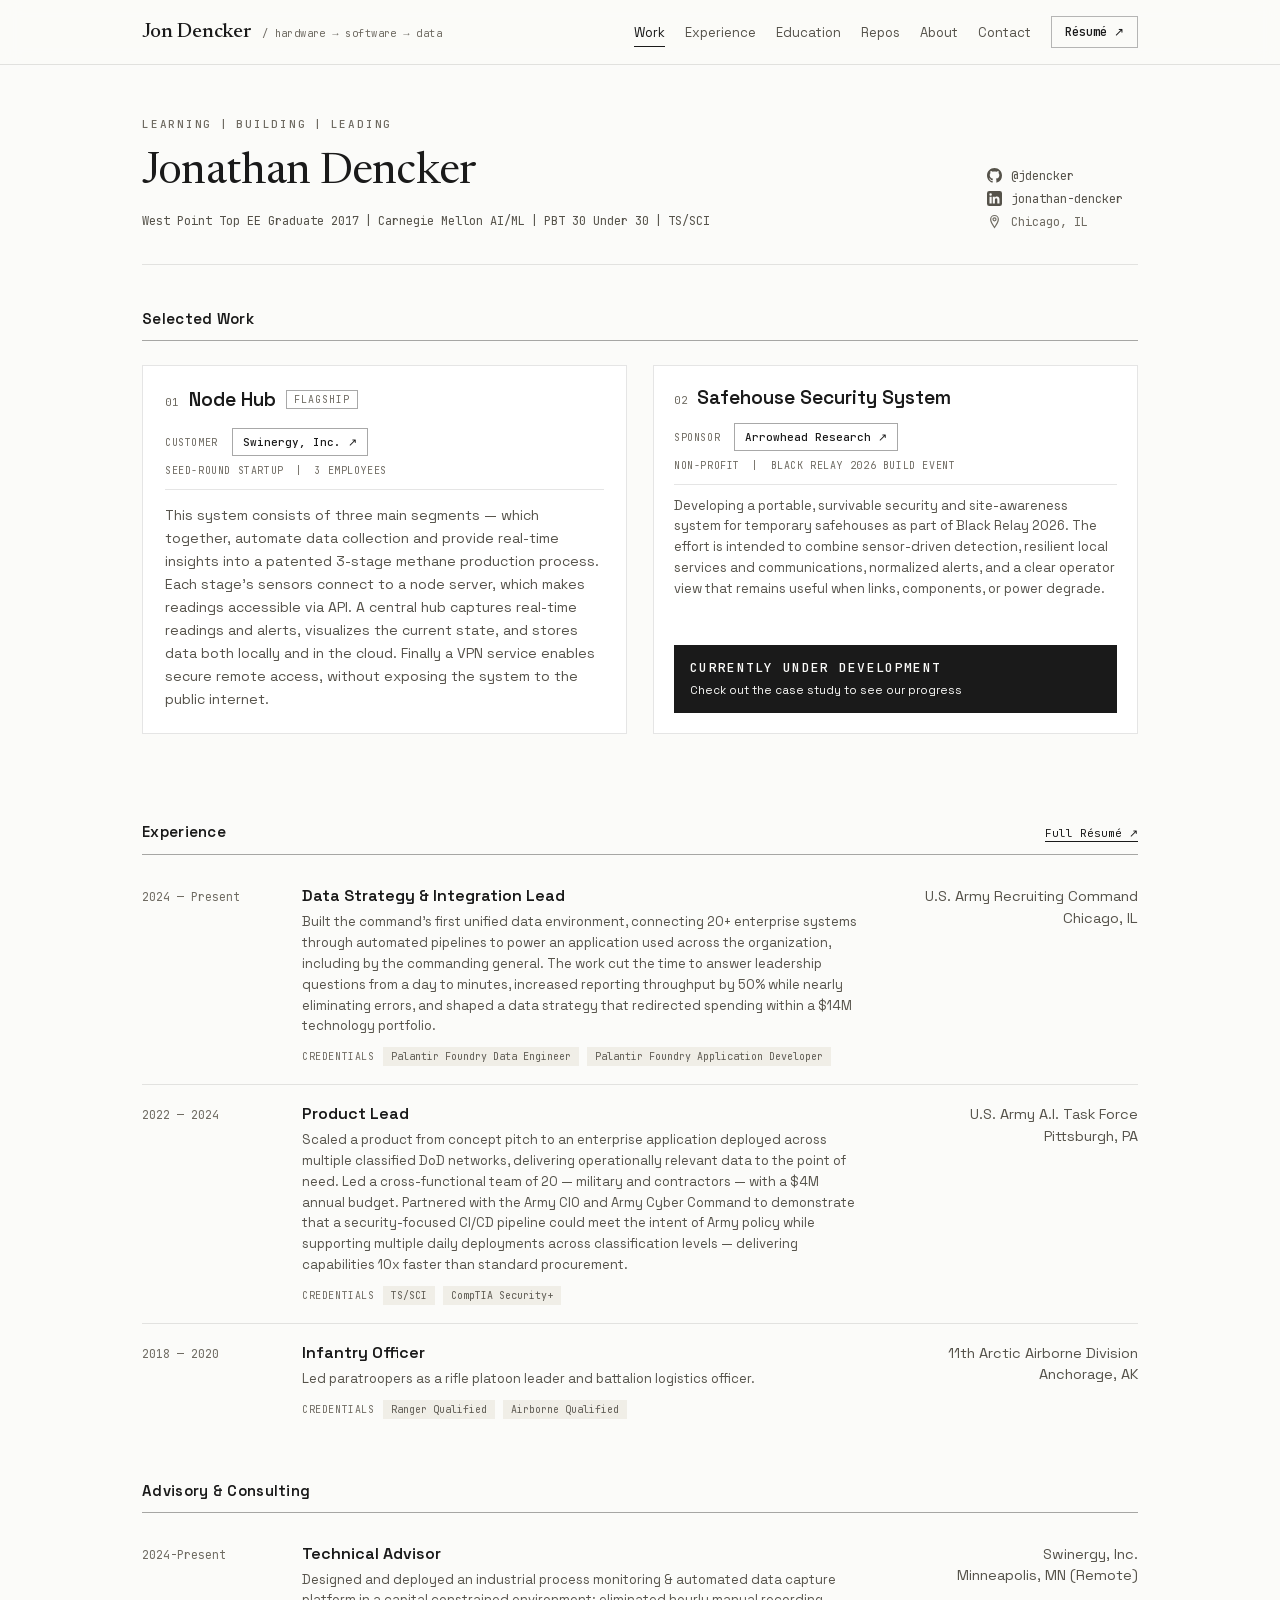
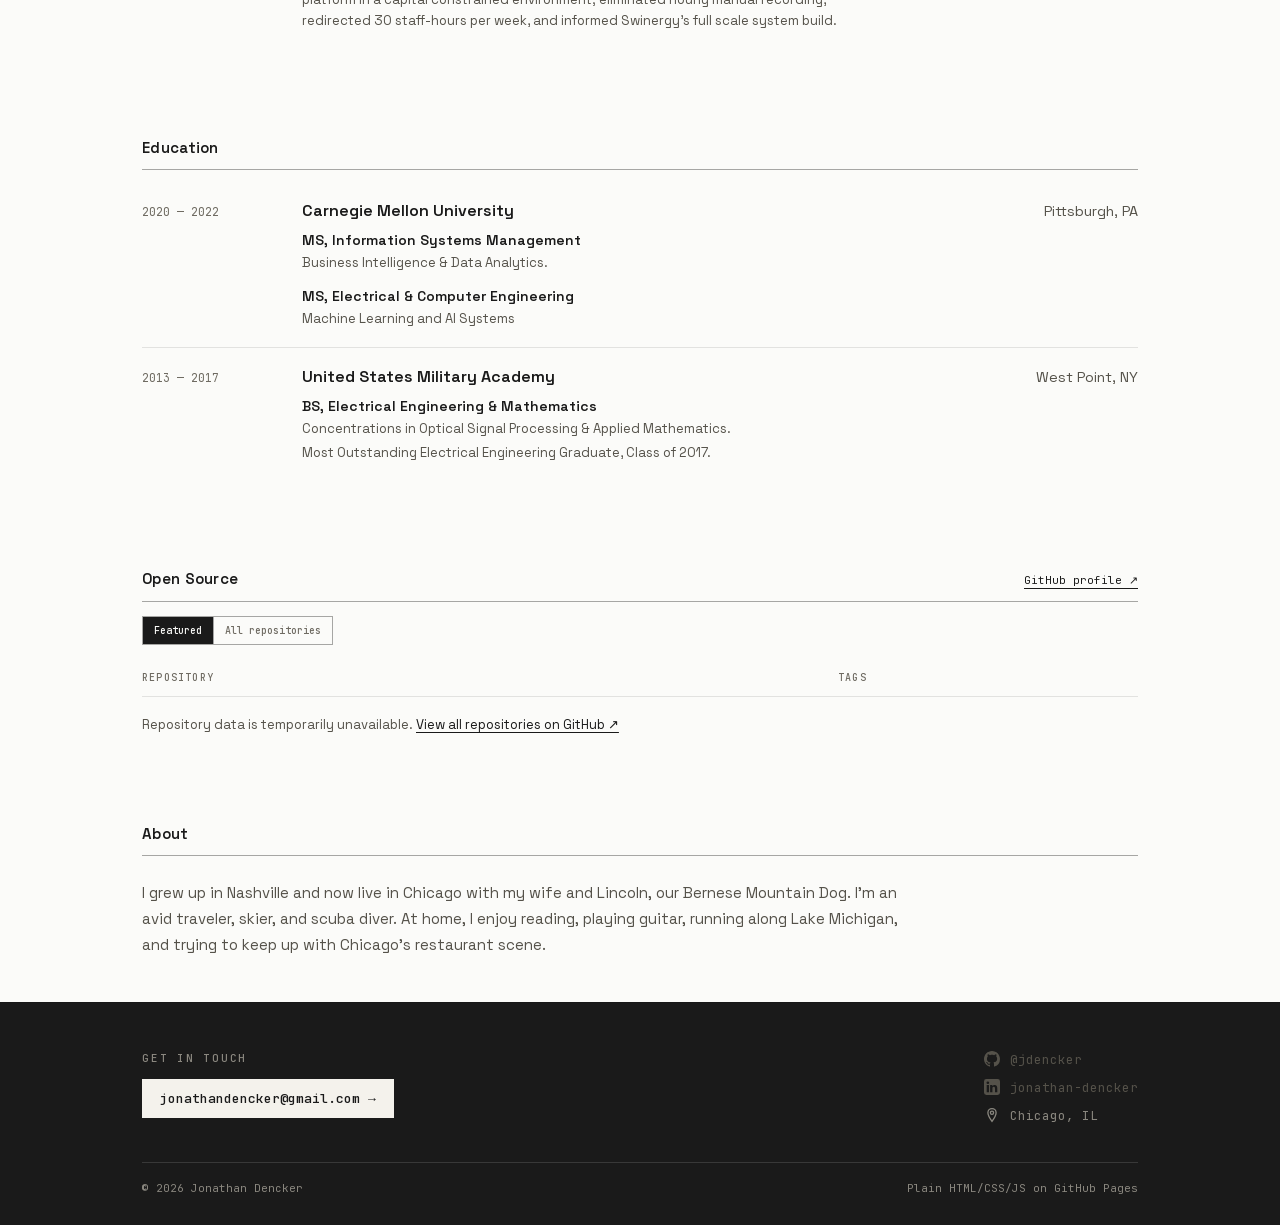
==== commit a7da2e11: "fix: re-align text with most recent resume; clean up wording" ====
--- a/index.html
+++ b/index.html
@@ -210,7 +210,7 @@
             <span class="row-dates">2024 — Present</span>
             <div>
               <h3 class="row-title">Data Strategy &amp; Integration Lead</h3>
-              <p class="row-body">Built the command's first unified data environment, connecting 20+ enterprise systems through automated pipelines to power an application used across the organization, including by the commanding general. The work cut the time to answer leadership questions from a day to minutes, increased reporting throughput by 50% while nearly eliminating errors, and shaped a data strategy that redirected spending within a $14M technology portfolio — delivering three top workforce priorities and $4M in taxpayer savings.</p>
+              <p class="row-body">Built the command's first unified data environment, connecting 20+ enterprise systems through automated pipelines to power an application used across the organization, including by the commanding general. The work cut the time to answer leadership questions from a day to minutes, increased reporting throughput by 50% while nearly eliminating errors, and shaped a data strategy that redirected spending within a $14M technology portfolio.</p>
               <div class="creds">
                 <span class="creds-label">Credentials</span>
                 <span class="chip">Palantir Foundry Data Engineer</span>
@@ -247,18 +247,18 @@
           </div>
         </div>
 
-        <div class="advisory">
-          <h3>Advisory &amp; Consulting</h3>
+        <div class="section section--nested">
+          <div class="section-head">
+            <h2>Advisory &amp; Consulting</h2>
+          </div>
           <div class="rows">
             <div class="row">
-              <span class="row-dates">2022 — Present</span>
-              <h3 class="row-title">Technical Advisor</h3>
+              <span class="row-dates">2024-Present</span>
+              <div>
+                <h3 class="row-title">Technical Advisor</h3>
+                <p class="row-body">Designed and deployed an industrial process monitoring & automated data capture platform in a capital constrained environment; eliminated hourly manual recording, redirected 30 staff-hours per week, and informed Swinergy’s full scale system build.</p>
+              </div>
               <span class="org">Swinergy, Inc.<br>Minneapolis, MN (Remote)</span>
-            </div>
-            <div class="row">
-              <span class="row-dates">2024</span>
-              <h3 class="row-title">Technical Consultant</h3>
-              <span class="org">Africa Farm Trade<br>Nairobi, Kenya (Remote)</span>
             </div>
           </div>
         </div>
@@ -276,11 +276,11 @@
               <h3 class="row-title">Carnegie Mellon University</h3>
               <div class="degree">
                 <div class="degree-name">MS, Information Systems Management</div>
-                <div class="degree-detail">Business intelligence &amp; data analytics. Army-sponsored.</div>
+                <div class="degree-detail">Business Intelligence &amp; Data Analytics.</div>
               </div>
               <div class="degree">
                 <div class="degree-name">MS, Electrical &amp; Computer Engineering</div>
-                <div class="degree-detail">AI/ML systems. Added in parallel, on my own initiative.</div>
+                <div class="degree-detail">Machine Learning and AI Systems</div>
               </div>
             </div>
             <span class="org">Pittsburgh, PA</span>
@@ -291,7 +291,7 @@
               <h3 class="row-title">United States Military Academy</h3>
               <div class="degree">
                 <div class="degree-name">BS, Electrical Engineering &amp; Mathematics</div>
-                <div class="degree-detail">Concentrations in optical signal processing &amp; applied mathematics.</div>
+                <div class="degree-detail">Concentrations in Optical Signal Processing &amp; Applied Mathematics.</div>
                 <div class="degree-detail">Most Outstanding Electrical Engineering Graduate, Class of 2017.</div>
               </div>
             </div>
--- a/assets/css/styles.css
+++ b/assets/css/styles.css
@@ -334,6 +334,8 @@
   scroll-margin-top: 80px;   /* clears the sticky header on anchor jumps */
 }
 
+.section--nested { padding-bottom: 0; }
+
 .section-head {
   display: flex;
   align-items: baseline;
@@ -721,24 +723,6 @@
   line-height: 1.5;
 }
 
-/* Advisory & Consulting subsection */
-
-.advisory { margin-top: 30px; }
-
-.advisory h3 {
-  margin: 0;
-  padding-bottom: 12px;
-  border-bottom: 1px solid var(--line-strong);
-  font: 500 11px 'JetBrains Mono', monospace;
-  letter-spacing: .12em;
-  text-transform: uppercase;
-  color: var(--faint);
-}
-
-.advisory .row { padding: 14px 0; }
-
-.advisory .row-title { font-size: 15px; }
-
 /* Education degree blocks */
 
 .degree { margin-top: 10px; }
